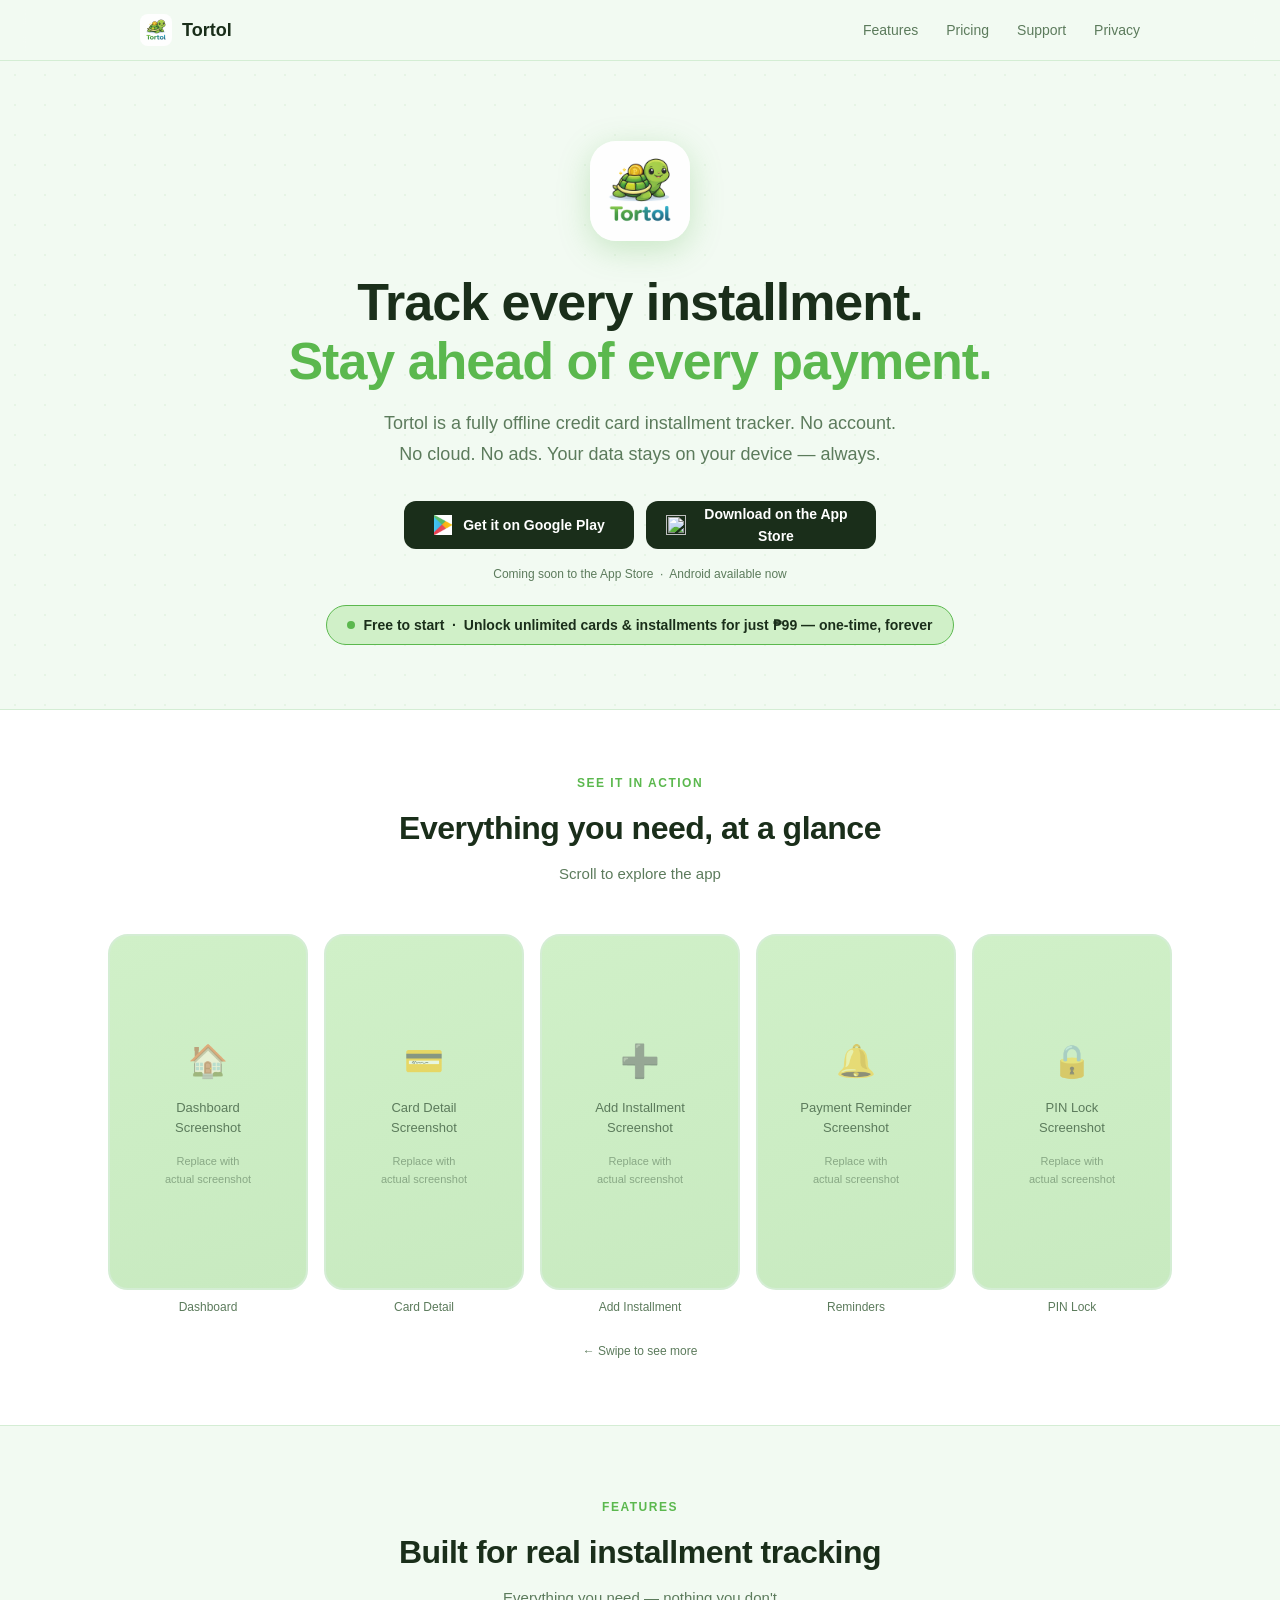
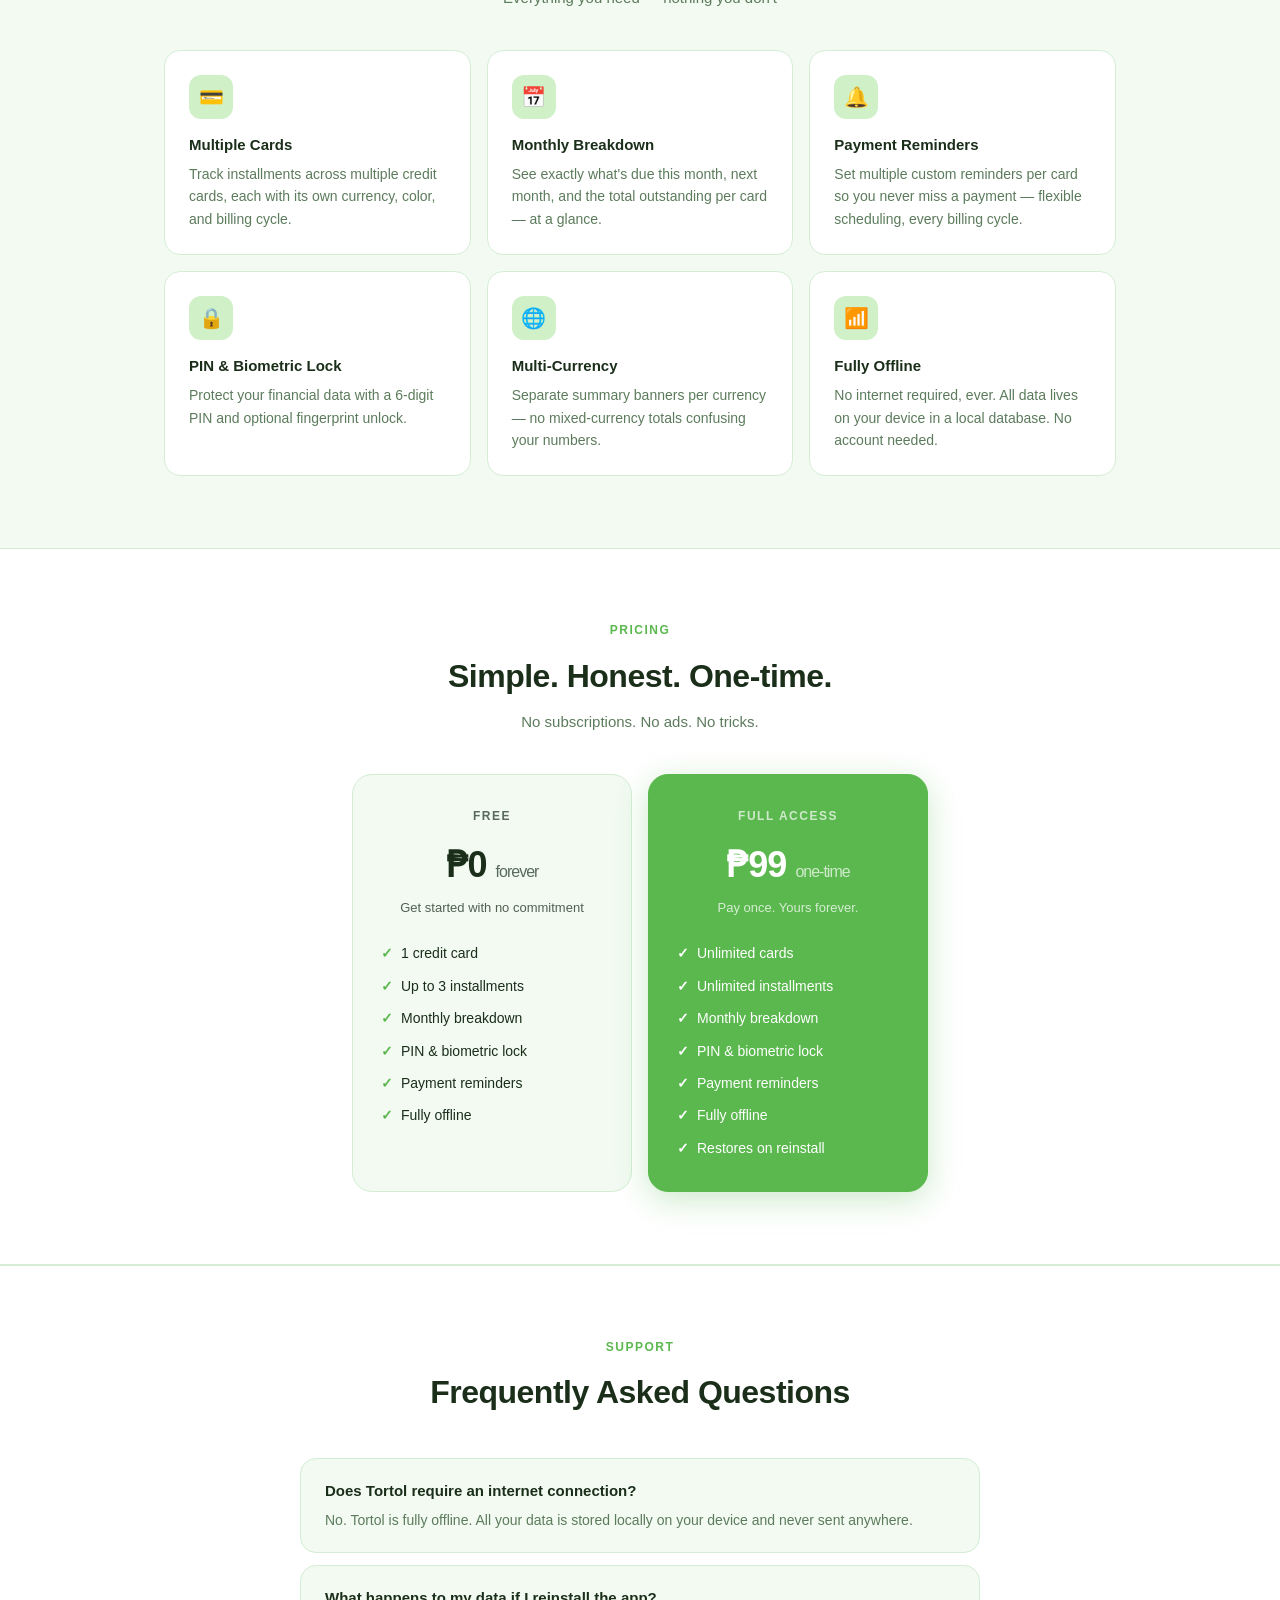
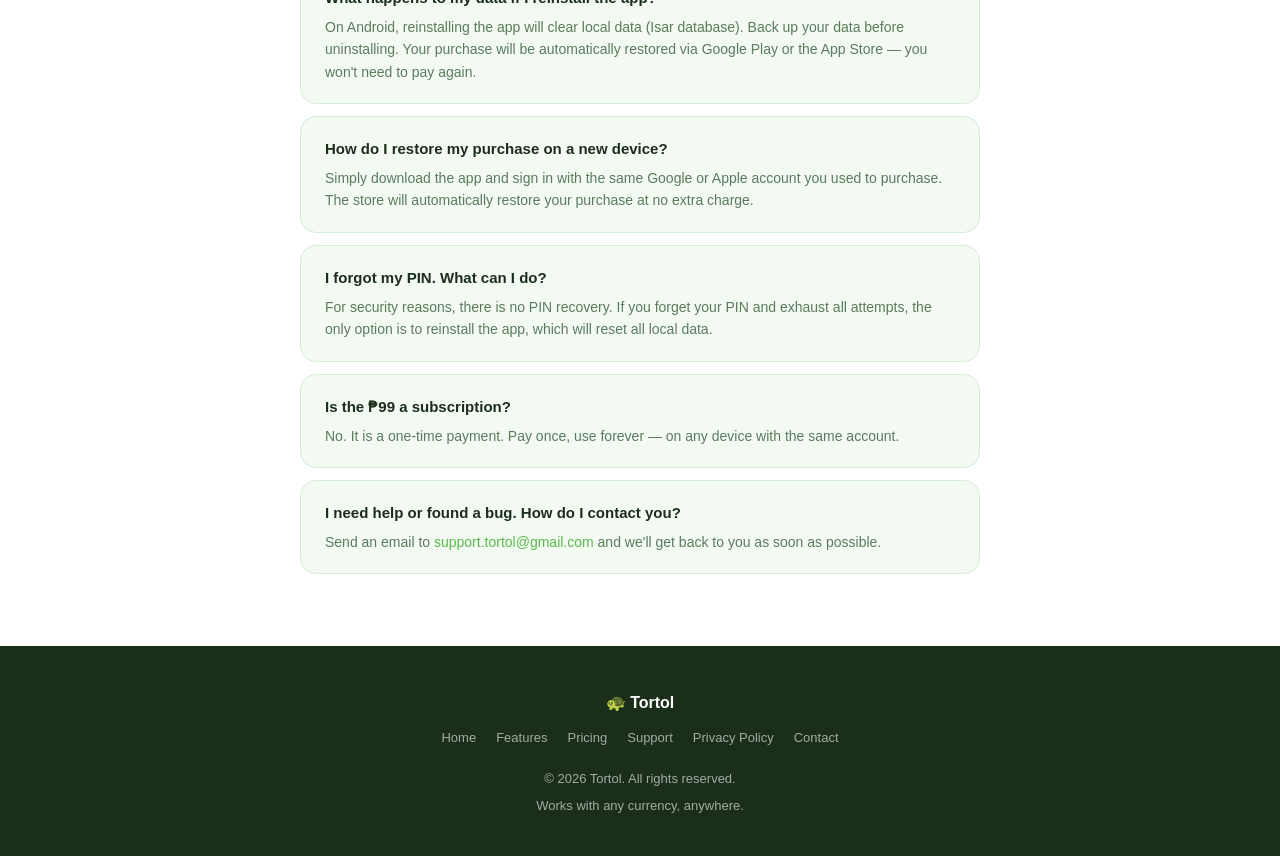
==== index.html @ 7c2bf04b "Use store logo images in badges with full text and uniform sizing" ====
<!DOCTYPE html>
<html lang="en">
<head>
  <meta charset="UTF-8" />
  <meta name="viewport" content="width=device-width, initial-scale=1.0" />
  <meta name="description" content="Tortol — A fully offline installment tracker for your credit cards. No account, no cloud, no ads." />
  <title>Tortol — Installment Tracker</title>
  <link rel="stylesheet" href="css/style.css" />
  <link rel="icon" href="images/icon.png" type="image/png" />
</head>
<body class="hex-bg">

  <!-- ── Nav ────────────────────────────────────────────────────────────── -->
  <nav>
    <div class="nav-inner">
      <a class="nav-brand" href="index.html">
        <img src="images/icon.png" alt="Tortol" onerror="this.style.display='none'" />
        Tortol
      </a>
      <ul class="nav-links">
        <li><a href="#features">Features</a></li>
        <li><a href="#pricing">Pricing</a></li>
        <li><a href="#support">Support</a></li>
        <li><a href="privacy-policy.html">Privacy</a></li>
      </ul>
    </div>
  </nav>

  <!-- ── Hero ───────────────────────────────────────────────────────────── -->
  <section class="hero">
    <img class="hero-icon" src="images/icon.png" alt="Tortol app icon"
         onerror="this.outerHTML='<div class=\'hero-icon-placeholder\'>🐢</div>'" />
    <h1>Track every installment.<br /><span>Stay ahead of every payment.</span></h1>
    <p class="lead">
      Tortol is a fully offline credit card installment tracker.
      No account. No cloud. No ads. Your data stays on your device — always.
    </p>

    <div class="badges">
      <!-- Replace href with actual Play Store URL when live -->
      <a class="badge" href="#" aria-label="Get it on Google Play">
        <img src="images/google-play-store.jpg" alt="" />
        Get it on Google Play
      </a>
      <!-- Replace href with actual App Store URL when live -->
      <a class="badge" href="#" aria-label="Download on the App Store">
        <img src="images/apple-store.png" alt="" />
        Download on the App Store
      </a>
    </div>
    <p class="badge-note">Coming soon to the App Store &nbsp;·&nbsp; Android available now</p>

    <div class="pricing-pill">
      <span class="dot"></span>
      Free to start &nbsp;·&nbsp; Unlock unlimited cards &amp; installments for just ₱99 — one-time, forever
    </div>
  </section>

  <!-- ── Screenshots ────────────────────────────────────────────────────── -->
  <section class="screenshots-section">
    <div class="section-label">See it in action</div>
    <div class="section-title">Everything you need, at a glance</div>
    <p class="section-sub">Scroll to explore the app</p>

    <div class="screenshots-grid">

      <div class="screenshot-card">
        <div class="screenshot-placeholder">
          <span class="ph-icon">🏠</span>
          Dashboard<br />Screenshot
          <small style="opacity:.6;font-size:11px;margin-top:4px">Replace with<br/>actual screenshot</small>
        </div>
        <p class="screenshot-caption">Dashboard</p>
      </div>

      <div class="screenshot-card">
        <div class="screenshot-placeholder">
          <span class="ph-icon">💳</span>
          Card Detail<br />Screenshot
          <small style="opacity:.6;font-size:11px;margin-top:4px">Replace with<br/>actual screenshot</small>
        </div>
        <p class="screenshot-caption">Card Detail</p>
      </div>

      <div class="screenshot-card">
        <div class="screenshot-placeholder">
          <span class="ph-icon">➕</span>
          Add Installment<br />Screenshot
          <small style="opacity:.6;font-size:11px;margin-top:4px">Replace with<br/>actual screenshot</small>
        </div>
        <p class="screenshot-caption">Add Installment</p>
      </div>

      <div class="screenshot-card">
        <div class="screenshot-placeholder">
          <span class="ph-icon">🔔</span>
          Payment Reminder<br />Screenshot
          <small style="opacity:.6;font-size:11px;margin-top:4px">Replace with<br/>actual screenshot</small>
        </div>
        <p class="screenshot-caption">Reminders</p>
      </div>

      <div class="screenshot-card">
        <div class="screenshot-placeholder">
          <span class="ph-icon">🔒</span>
          PIN Lock<br />Screenshot
          <small style="opacity:.6;font-size:11px;margin-top:4px">Replace with<br/>actual screenshot</small>
        </div>
        <p class="screenshot-caption">PIN Lock</p>
      </div>

    </div>
    <p style="text-align:center;font-size:12px;color:var(--subtle);margin-top:8px;">
      ← Swipe to see more
    </p>
  </section>

  <!-- ── Features ───────────────────────────────────────────────────────── -->
  <section class="features-section" id="features">
    <div class="container">
      <div class="section-label">Features</div>
      <div class="section-title">Built for real installment tracking</div>
      <p class="section-sub">Everything you need — nothing you don't</p>

      <div class="features-grid">

        <div class="feature-card">
          <div class="feature-icon">💳</div>
          <h3>Multiple Cards</h3>
          <p>Track installments across multiple credit cards, each with its own currency, color, and billing cycle.</p>
        </div>

        <div class="feature-card">
          <div class="feature-icon">📅</div>
          <h3>Monthly Breakdown</h3>
          <p>See exactly what's due this month, next month, and the total outstanding per card — at a glance.</p>
        </div>

        <div class="feature-card">
          <div class="feature-icon">🔔</div>
          <h3>Payment Reminders</h3>
          <p>Set multiple custom reminders per card so you never miss a payment — flexible scheduling, every billing cycle.</p>
        </div>

        <div class="feature-card">
          <div class="feature-icon">🔒</div>
          <h3>PIN &amp; Biometric Lock</h3>
          <p>Protect your financial data with a 6-digit PIN and optional fingerprint unlock.</p>
        </div>

        <div class="feature-card">
          <div class="feature-icon">🌐</div>
          <h3>Multi-Currency</h3>
          <p>Separate summary banners per currency — no mixed-currency totals confusing your numbers.</p>
        </div>

        <div class="feature-card">
          <div class="feature-icon">📶</div>
          <h3>Fully Offline</h3>
          <p>No internet required, ever. All data lives on your device in a local database. No account needed.</p>
        </div>

      </div>
    </div>
  </section>

  <!-- ── Pricing ─────────────────────────────────────────────────────────── -->
  <section class="pricing-section" id="pricing">
    <div class="container">
      <div class="section-label">Pricing</div>
      <div class="section-title">Simple. Honest. One-time.</div>
      <p class="section-sub">No subscriptions. No ads. No tricks.</p>

      <div class="pricing-cards">

        <div class="pricing-card">
          <p class="plan-name">Free</p>
          <p class="plan-price">₱0 <span>forever</span></p>
          <p class="plan-desc">Get started with no commitment</p>
          <ul>
            <li>1 credit card</li>
            <li>Up to 3 installments</li>
            <li>Monthly breakdown</li>
            <li>PIN &amp; biometric lock</li>
            <li>Payment reminders</li>
            <li>Fully offline</li>
          </ul>
        </div>

        <div class="pricing-card highlighted">
          <p class="plan-name">Full Access</p>
          <p class="plan-price">₱99 <span>one-time</span></p>
          <p class="plan-desc">Pay once. Yours forever.</p>
          <ul>
            <li>Unlimited cards</li>
            <li>Unlimited installments</li>
            <li>Monthly breakdown</li>
            <li>PIN &amp; biometric lock</li>
            <li>Payment reminders</li>
            <li>Fully offline</li>
            <li>Restores on reinstall</li>
          </ul>
        </div>

      </div>
    </div>
  </section>

  <!-- ── Support / FAQ ───────────────────────────────────────────────────── -->
  <section class="support-section" id="support">
    <div class="container">
      <div class="section-label">Support</div>
      <div class="section-title">Frequently Asked Questions</div>

      <div class="faq-list">

        <div class="faq-item">
          <h4>Does Tortol require an internet connection?</h4>
          <p>No. Tortol is fully offline. All your data is stored locally on your device and never sent anywhere.</p>
        </div>

        <div class="faq-item">
          <h4>What happens to my data if I reinstall the app?</h4>
          <p>On Android, reinstalling the app will clear local data (Isar database). Back up your data before uninstalling. Your purchase will be automatically restored via Google Play or the App Store — you won't need to pay again.</p>
        </div>

        <div class="faq-item">
          <h4>How do I restore my purchase on a new device?</h4>
          <p>Simply download the app and sign in with the same Google or Apple account you used to purchase. The store will automatically restore your purchase at no extra charge.</p>
        </div>

        <div class="faq-item">
          <h4>I forgot my PIN. What can I do?</h4>
          <p>For security reasons, there is no PIN recovery. If you forget your PIN and exhaust all attempts, the only option is to reinstall the app, which will reset all local data.</p>
        </div>

        <div class="faq-item">
          <h4>Is the ₱99 a subscription?</h4>
          <p>No. It is a one-time payment. Pay once, use forever — on any device with the same account.</p>
        </div>

        <div class="faq-item">
          <h4>I need help or found a bug. How do I contact you?</h4>
          <p>Send an email to <a href="mailto:support.tortol@gmail.com">support.tortol@gmail.com</a> and we'll get back to you as soon as possible.</p>
        </div>

      </div>
    </div>
  </section>

  <!-- ── Footer ──────────────────────────────────────────────────────────── -->
  <footer>
    <p class="footer-brand">🐢 Tortol</p>
    <div class="footer-links">
      <a href="index.html">Home</a>
      <a href="#features">Features</a>
      <a href="#pricing">Pricing</a>
      <a href="#support">Support</a>
      <a href="privacy-policy.html">Privacy Policy</a>
      <a href="mailto:support.tortol@gmail.com">Contact</a>
    </div>
    <p>© 2026 Tortol. All rights reserved.</p>
    <p style="margin-top:6px;">Works with any currency, anywhere.</p>
  </footer>

</body>
</html>
---- css/style.css ----
/* ── Reset & Base ─────────────────────────────────────────────────────────── */
*, *::before, *::after { box-sizing: border-box; margin: 0; padding: 0; }

:root {
  --green:      #5BB84E;
  --green-dark: #3E8C35;
  --teal:       #29B5D2;
  --gold:       #F5B840;
  --bg:         #F2FAF2;
  --surface:    #ffffff;
  --text:       #1A2E1A;
  --subtle:     #5C7B5C;
  --divider:    #D4EDD4;
  --banner:     #D0F0C8;
  --radius:     16px;
  --shadow:     0 4px 24px rgba(26,46,26,.08);
}

html { scroll-behavior: smooth; }

body {
  font-family: -apple-system, BlinkMacSystemFont, 'Segoe UI', Roboto, sans-serif;
  background: var(--bg);
  color: var(--text);
  line-height: 1.6;
  overflow-x: hidden;
}

a { color: var(--green); text-decoration: none; }
a:hover { text-decoration: underline; }

/* ── Hex dot background ───────────────────────────────────────────────────── */
.hex-bg::before {
  content: '';
  position: fixed;
  inset: 0;
  background-image: radial-gradient(circle, #5BB84E14 1.5px, transparent 1.5px);
  background-size: 30px 30px;
  pointer-events: none;
  z-index: 0;
}

/* ── Nav ──────────────────────────────────────────────────────────────────── */
nav {
  position: sticky;
  top: 0;
  z-index: 100;
  background: rgba(242,250,242,.92);
  backdrop-filter: blur(12px);
  border-bottom: 1px solid var(--divider);
  padding: 0 24px;
}

.nav-inner {
  max-width: 1000px;
  margin: 0 auto;
  display: flex;
  align-items: center;
  justify-content: space-between;
  height: 60px;
}

.nav-brand {
  display: flex;
  align-items: center;
  gap: 10px;
  font-weight: 800;
  font-size: 18px;
  color: var(--text);
  text-decoration: none;
}

.nav-brand img {
  width: 32px;
  height: 32px;
  border-radius: 8px;
  object-fit: cover;
}

.nav-links {
  display: flex;
  gap: 28px;
  list-style: none;
}

.nav-links a {
  font-size: 14px;
  font-weight: 500;
  color: var(--subtle);
  text-decoration: none;
  transition: color .2s;
}

.nav-links a:hover { color: var(--green); }

/* ── Sections ─────────────────────────────────────────────────────────────── */
section { position: relative; z-index: 1; }

.container {
  max-width: 1000px;
  margin: 0 auto;
  padding: 0 24px;
}

/* ── Hero ─────────────────────────────────────────────────────────────────── */
.hero {
  padding: 80px 24px 64px;
  text-align: center;
}

.hero-icon {
  width: 100px;
  height: 100px;
  border-radius: 26px;
  object-fit: cover;
  box-shadow: 0 8px 32px rgba(91,184,78,.28);
  margin-bottom: 24px;
}

.hero-icon-placeholder {
  width: 100px;
  height: 100px;
  border-radius: 26px;
  background: var(--green);
  display: inline-flex;
  align-items: center;
  justify-content: center;
  font-size: 48px;
  margin-bottom: 24px;
  box-shadow: 0 8px 32px rgba(91,184,78,.28);
}

.hero h1 {
  font-size: clamp(32px, 6vw, 52px);
  font-weight: 800;
  color: var(--text);
  letter-spacing: -1px;
  line-height: 1.15;
  margin-bottom: 16px;
}

.hero h1 span { color: var(--green); }

.hero p.lead {
  font-size: clamp(15px, 2vw, 18px);
  color: var(--subtle);
  max-width: 520px;
  margin: 0 auto 32px;
  line-height: 1.7;
}

/* ── Download badges ──────────────────────────────────────────────────────── */
.badges {
  display: flex;
  gap: 12px;
  justify-content: center;
  flex-wrap: wrap;
  margin-bottom: 16px;
}

.badge {
  display: inline-flex;
  align-items: center;
  justify-content: center;
  gap: 10px;
  background: var(--text);
  color: #fff;
  padding: 10px 20px;
  border-radius: 12px;
  font-size: 14px;
  font-weight: 600;
  text-decoration: none;
  transition: opacity .2s, transform .15s;
  width: 230px;
  height: 48px;
  box-sizing: border-box;
}

.badge:hover { opacity: .85; transform: translateY(-1px); text-decoration: none; }
.badge svg, .badge img { flex-shrink: 0; width: 20px; height: 20px; object-fit: contain; }

.badge-img { display: inline-block; transition: opacity .2s, transform .15s; }
.badge-img:hover { opacity: .85; transform: translateY(-1px); }
.badge-img img { height: 48px; width: auto; display: block; border-radius: 8px; }

.badge-note {
  font-size: 12px;
  color: var(--subtle);
  margin-top: 4px;
}

/* ── Pricing pill ─────────────────────────────────────────────────────────── */
.pricing-pill {
  display: inline-flex;
  align-items: center;
  gap: 8px;
  background: var(--banner);
  border: 1.5px solid var(--green);
  border-radius: 999px;
  padding: 8px 20px;
  font-size: 14px;
  font-weight: 600;
  color: var(--text);
  margin-top: 20px;
}

.pricing-pill .dot {
  width: 8px; height: 8px;
  border-radius: 50%;
  background: var(--green);
  flex-shrink: 0;
}

/* ── Screenshots ──────────────────────────────────────────────────────────── */
.screenshots-section {
  padding: 64px 0;
  background: var(--surface);
  border-top: 1px solid var(--divider);
  border-bottom: 1px solid var(--divider);
  text-align: center;
  overflow: hidden;
}

.section-label {
  text-align: center;
  font-size: 12px;
  font-weight: 700;
  letter-spacing: 1.5px;
  text-transform: uppercase;
  color: var(--green);
  margin-bottom: 10px;
}

.section-title {
  text-align: center;
  font-size: clamp(22px, 4vw, 32px);
  font-weight: 800;
  color: var(--text);
  margin-bottom: 8px;
  letter-spacing: -.5px;
}

.section-sub {
  text-align: center;
  font-size: 15px;
  color: var(--subtle);
  margin-bottom: 40px;
}

.screenshots-grid {
  display: inline-flex;
  gap: 16px;
  overflow-x: auto;
  max-width: 100%;
  padding: 8px 24px 16px;
  scroll-snap-type: x mandatory;
  -webkit-overflow-scrolling: touch;
  scrollbar-width: none;
}

.screenshots-grid::-webkit-scrollbar { display: none; }

.screenshot-card {
  flex: 0 0 200px;
  scroll-snap-align: start;
}

.screenshot-placeholder {
  width: 200px;
  height: 356px;
  border-radius: 20px;
  background: linear-gradient(160deg, var(--banner) 0%, #c8eac0 100%);
  border: 2px solid var(--divider);
  display: flex;
  flex-direction: column;
  align-items: center;
  justify-content: center;
  gap: 10px;
  color: var(--subtle);
  font-size: 13px;
  font-weight: 500;
  text-align: center;
  padding: 16px;
}

.screenshot-placeholder .ph-icon {
  font-size: 32px;
  opacity: .5;
}

.screenshot-card img {
  width: 200px;
  height: 356px;
  border-radius: 20px;
  object-fit: cover;
  border: 2px solid var(--divider);
  display: block;
}

.screenshot-caption {
  text-align: center;
  font-size: 12px;
  color: var(--subtle);
  margin-top: 8px;
}

/* ── Features ─────────────────────────────────────────────────────────────── */
.features-section { padding: 72px 0; }

.features-grid {
  display: grid;
  grid-template-columns: repeat(auto-fit, minmax(280px, 1fr));
  gap: 16px;
  margin-top: 40px;
}

.feature-card {
  background: var(--surface);
  border: 1.5px solid var(--divider);
  border-radius: var(--radius);
  padding: 24px;
  transition: box-shadow .2s, border-color .2s;
}

.feature-card:hover {
  box-shadow: var(--shadow);
  border-color: var(--green);
}

.feature-icon {
  width: 44px;
  height: 44px;
  border-radius: 12px;
  background: var(--banner);
  display: flex;
  align-items: center;
  justify-content: center;
  font-size: 20px;
  margin-bottom: 14px;
}

.feature-card h3 {
  font-size: 15px;
  font-weight: 700;
  color: var(--text);
  margin-bottom: 6px;
}

.feature-card p {
  font-size: 14px;
  color: var(--subtle);
  line-height: 1.6;
}

/* ── Pricing section ──────────────────────────────────────────────────────── */
.pricing-section {
  padding: 72px 0;
  background: var(--surface);
  border-top: 1px solid var(--divider);
  border-bottom: 1px solid var(--divider);
}

.pricing-cards {
  display: flex;
  gap: 16px;
  justify-content: center;
  flex-wrap: wrap;
  margin-top: 40px;
}

.pricing-card {
  background: var(--bg);
  border: 1.5px solid var(--divider);
  border-radius: 20px;
  padding: 32px 28px;
  width: 280px;
  text-align: center;
}

.pricing-card.highlighted {
  background: var(--green);
  border-color: var(--green);
  color: #fff;
  box-shadow: 0 8px 32px rgba(91,184,78,.3);
}

.pricing-card .plan-name {
  font-size: 12px;
  font-weight: 700;
  letter-spacing: 1.5px;
  text-transform: uppercase;
  opacity: .7;
  margin-bottom: 10px;
}

.pricing-card .plan-price {
  font-size: 36px;
  font-weight: 800;
  letter-spacing: -1px;
  margin-bottom: 4px;
}

.pricing-card .plan-price span {
  font-size: 16px;
  font-weight: 500;
  opacity: .7;
}

.pricing-card .plan-desc {
  font-size: 13px;
  opacity: .75;
  margin-bottom: 24px;
}

.pricing-card ul {
  list-style: none;
  text-align: left;
  display: flex;
  flex-direction: column;
  gap: 10px;
}

.pricing-card ul li {
  font-size: 14px;
  display: flex;
  gap: 8px;
  align-items: flex-start;
}

.pricing-card ul li::before {
  content: '✓';
  color: var(--green);
  font-weight: 700;
  flex-shrink: 0;
}

.pricing-card.highlighted ul li::before { color: #fff; }

/* ── Privacy section ──────────────────────────────────────────────────────── */
.privacy-section { padding: 72px 0; }

.privacy-card {
  background: var(--surface);
  border: 1.5px solid var(--divider);
  border-radius: 20px;
  padding: 40px;
  max-width: 720px;
  margin: 40px auto 0;
}

.privacy-card h3 {
  font-size: 17px;
  font-weight: 700;
  color: var(--text);
  margin: 24px 0 8px;
  padding-bottom: 8px;
  border-bottom: 1.5px solid var(--divider);
}

.privacy-card h3:first-child { margin-top: 0; }

.privacy-card p {
  font-size: 14px;
  color: var(--subtle);
  line-height: 1.7;
  margin-bottom: 10px;
}

.privacy-card ul {
  margin: 8px 0 12px 18px;
}

.privacy-card ul li {
  font-size: 14px;
  color: var(--subtle);
  line-height: 1.7;
  margin-bottom: 4px;
}

.privacy-note {
  display: flex;
  gap: 12px;
  background: var(--banner);
  border-radius: 12px;
  padding: 16px 20px;
  margin-bottom: 28px;
  align-items: flex-start;
}

.privacy-note .pn-icon { font-size: 20px; flex-shrink: 0; margin-top: 2px; }
.privacy-note p { margin: 0; color: var(--text); font-size: 14px; font-weight: 500; }

/* ── Support section ──────────────────────────────────────────────────────── */
.support-section {
  padding: 72px 0;
  background: var(--surface);
  border-top: 1px solid var(--divider);
}

.faq-list {
  max-width: 680px;
  margin: 40px auto 0;
  display: flex;
  flex-direction: column;
  gap: 12px;
}

.faq-item {
  background: var(--bg);
  border: 1.5px solid var(--divider);
  border-radius: var(--radius);
  padding: 20px 24px;
}

.faq-item h4 {
  font-size: 15px;
  font-weight: 700;
  color: var(--text);
  margin-bottom: 6px;
}

.faq-item p {
  font-size: 14px;
  color: var(--subtle);
  line-height: 1.6;
}

/* ── Footer ───────────────────────────────────────────────────────────────── */
footer {
  background: var(--text);
  color: rgba(255,255,255,.6);
  padding: 40px 24px;
  text-align: center;
  font-size: 13px;
}

footer .footer-brand {
  font-size: 16px;
  font-weight: 700;
  color: #fff;
  margin-bottom: 12px;
}

footer .footer-links {
  display: flex;
  gap: 20px;
  justify-content: center;
  flex-wrap: wrap;
  margin-bottom: 20px;
}

footer .footer-links a {
  color: rgba(255,255,255,.6);
  text-decoration: none;
  font-size: 13px;
}

footer .footer-links a:hover { color: #fff; text-decoration: none; }

footer p { margin-top: 4px; }

/* ── Responsive ───────────────────────────────────────────────────────────── */
@media (max-width: 600px) {
  .nav-links { display: none; }
  .hero { padding: 48px 24px 40px; }
  .privacy-card { padding: 24px 20px; }
  .pricing-card { width: 100%; max-width: 320px; }
}
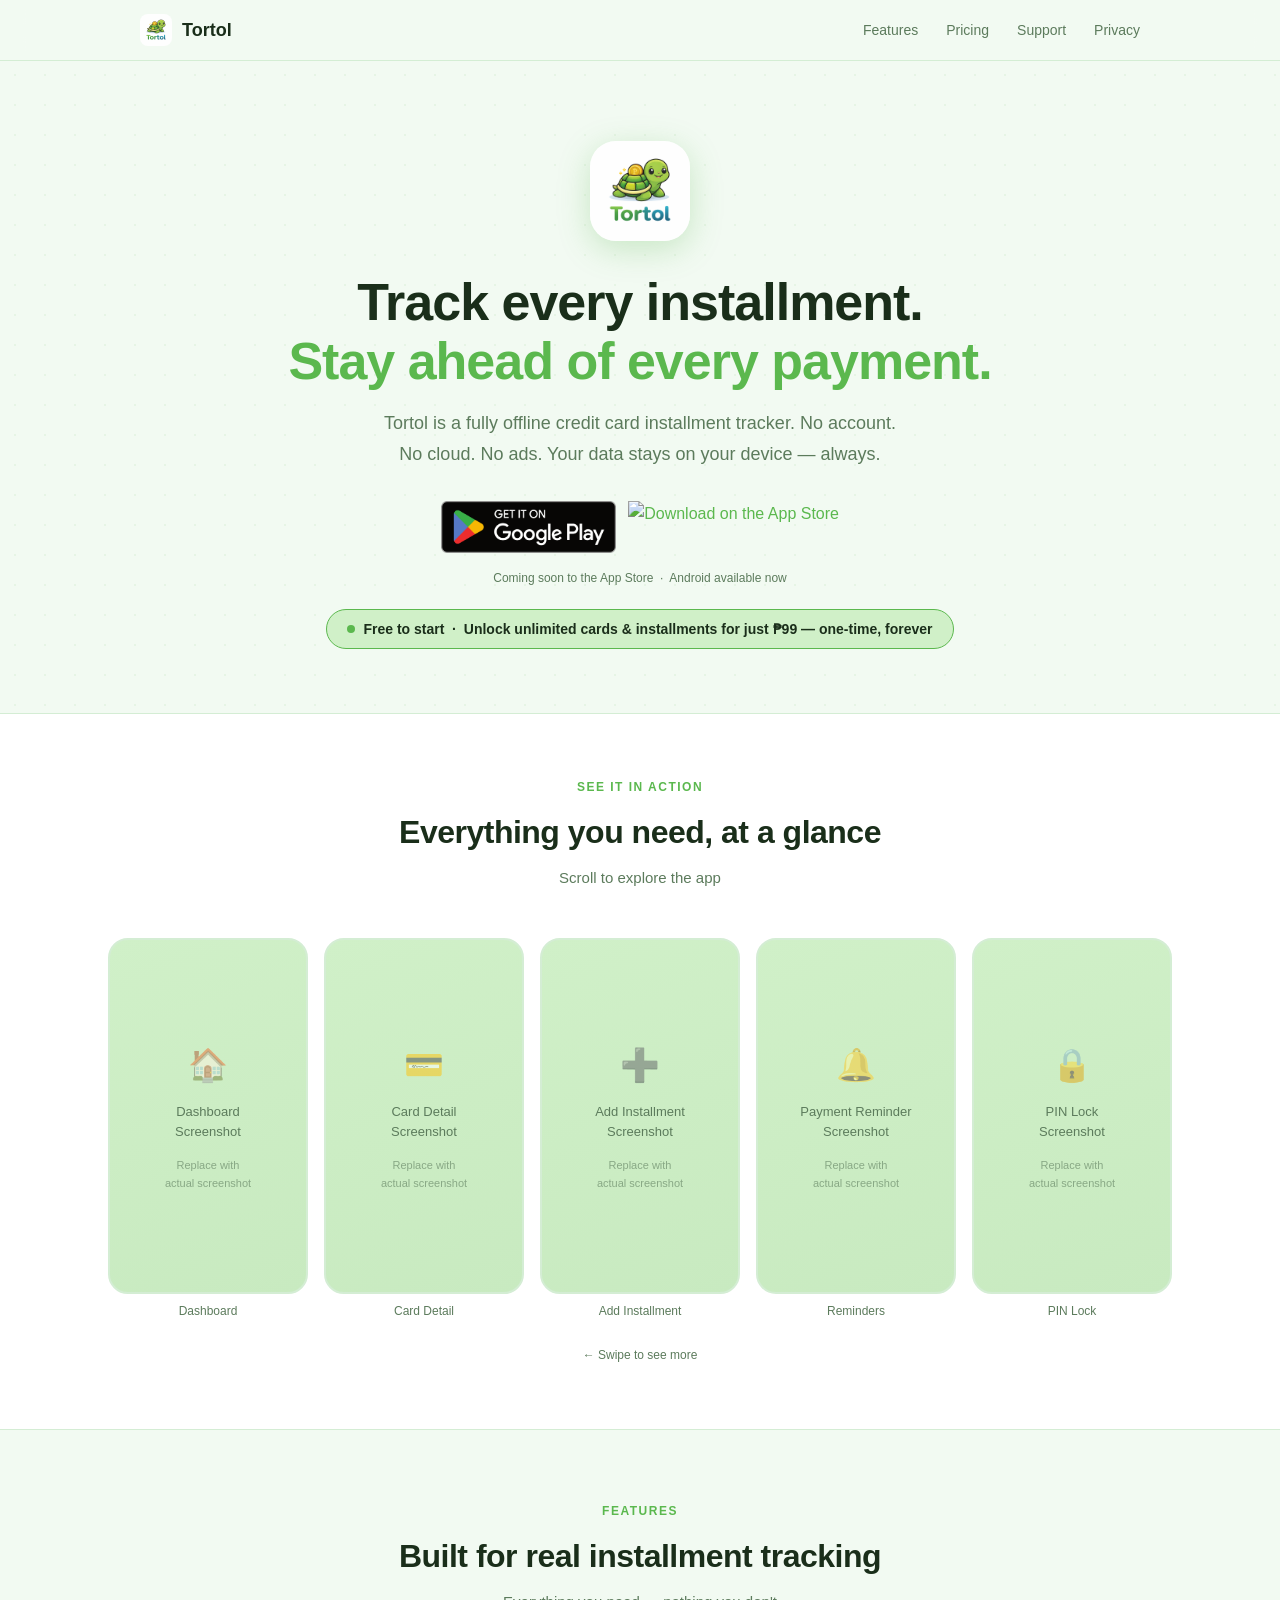
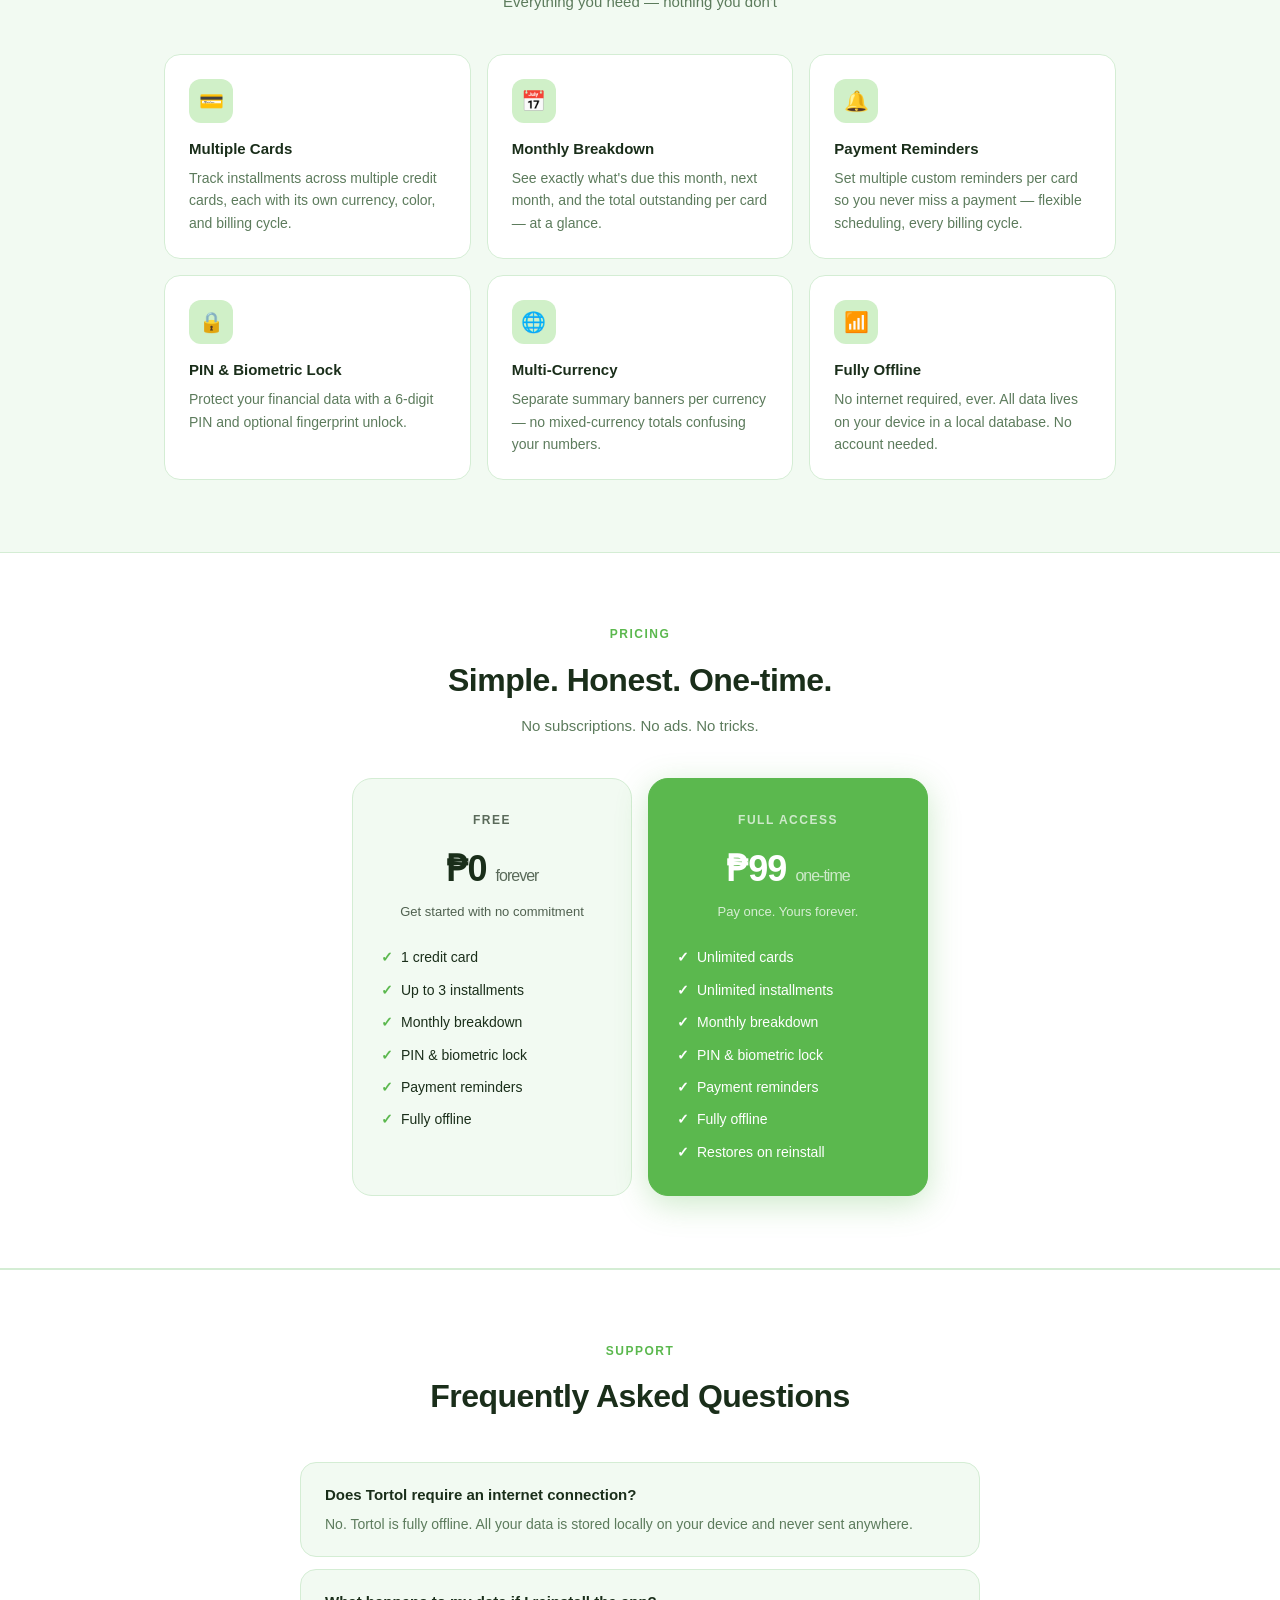
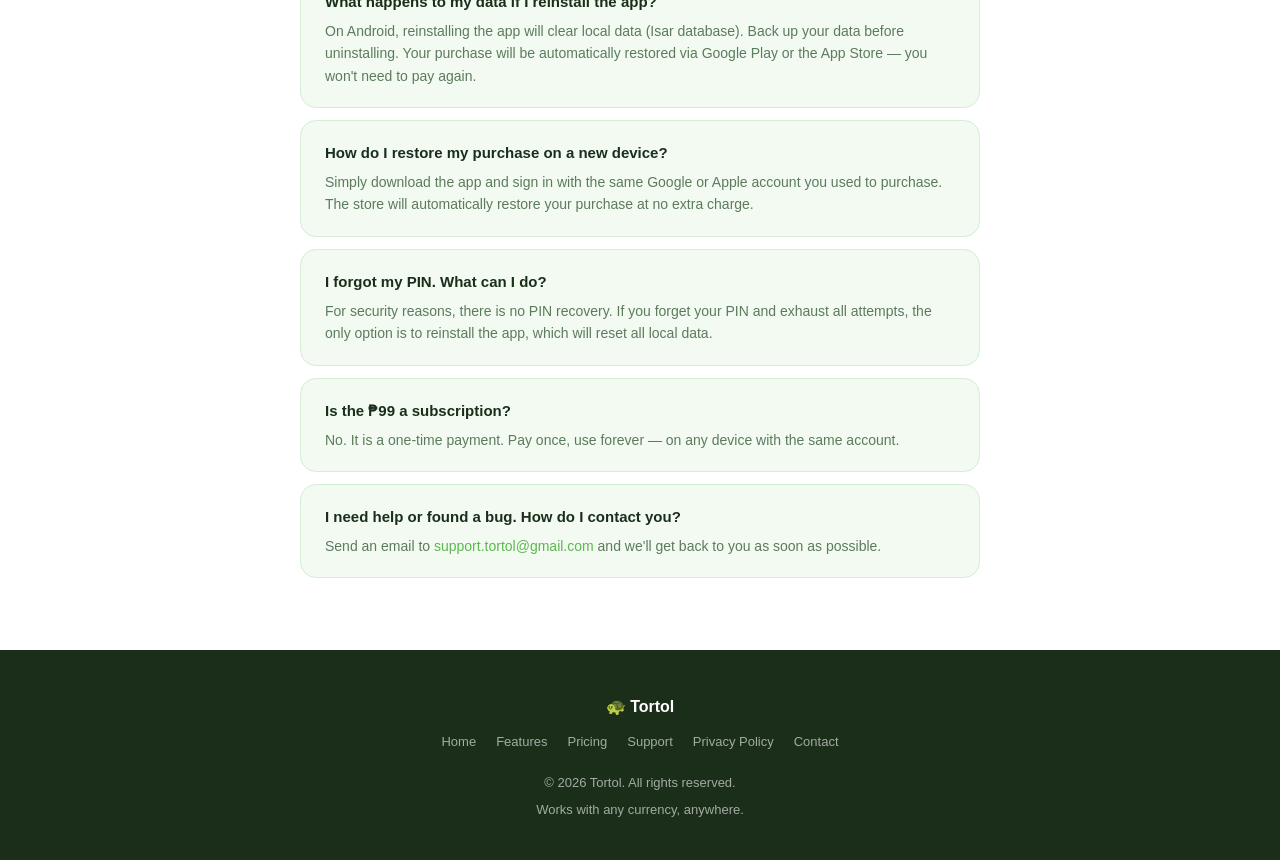
==== commit b87cc219: "Use store badge images only, no text labels" ====
--- a/index.html
+++ b/index.html
@@ -38,14 +38,12 @@
 
     <div class="badges">
       <!-- Replace href with actual Play Store URL when live -->
-      <a class="badge" href="#" aria-label="Get it on Google Play">
-        <img src="images/google-play-store.jpg" alt="" />
-        Get it on Google Play
+      <a class="badge-img" href="#" aria-label="Get it on Google Play">
+        <img src="images/google-play-store.png" alt="Get it on Google Play" />
       </a>
       <!-- Replace href with actual App Store URL when live -->
-      <a class="badge" href="#" aria-label="Download on the App Store">
-        <img src="images/apple-store.png" alt="" />
-        Download on the App Store
+      <a class="badge-img" href="#" aria-label="Download on the App Store">
+        <img src="images/apple-store.png" alt="Download on the App Store" />
       </a>
     </div>
     <p class="badge-note">Coming soon to the App Store &nbsp;·&nbsp; Android available now</p>
--- a/css/style.css
+++ b/css/style.css
@@ -181,7 +181,7 @@
 
 .badge-img { display: inline-block; transition: opacity .2s, transform .15s; }
 .badge-img:hover { opacity: .85; transform: translateY(-1px); }
-.badge-img img { height: 48px; width: auto; display: block; border-radius: 8px; }
+.badge-img img { height: 52px; width: auto; display: block; }
 
 .badge-note {
   font-size: 12px;
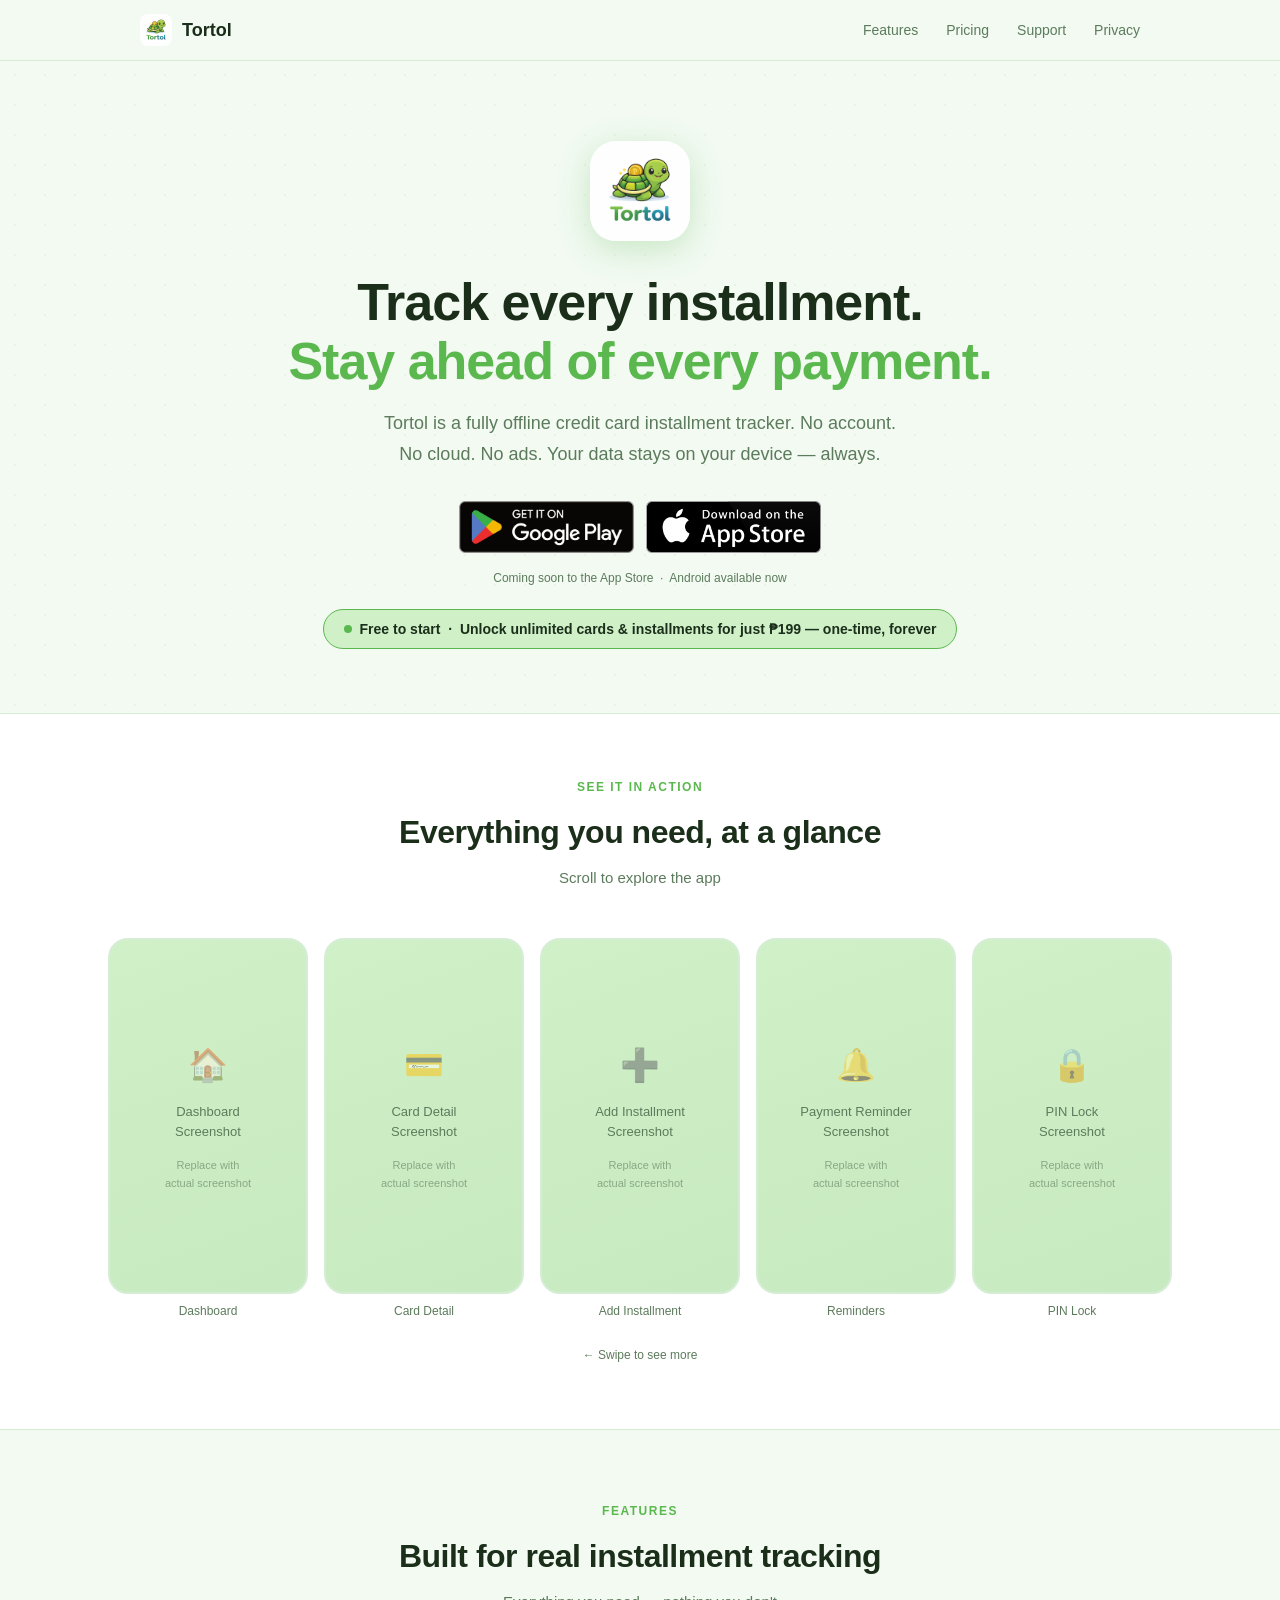
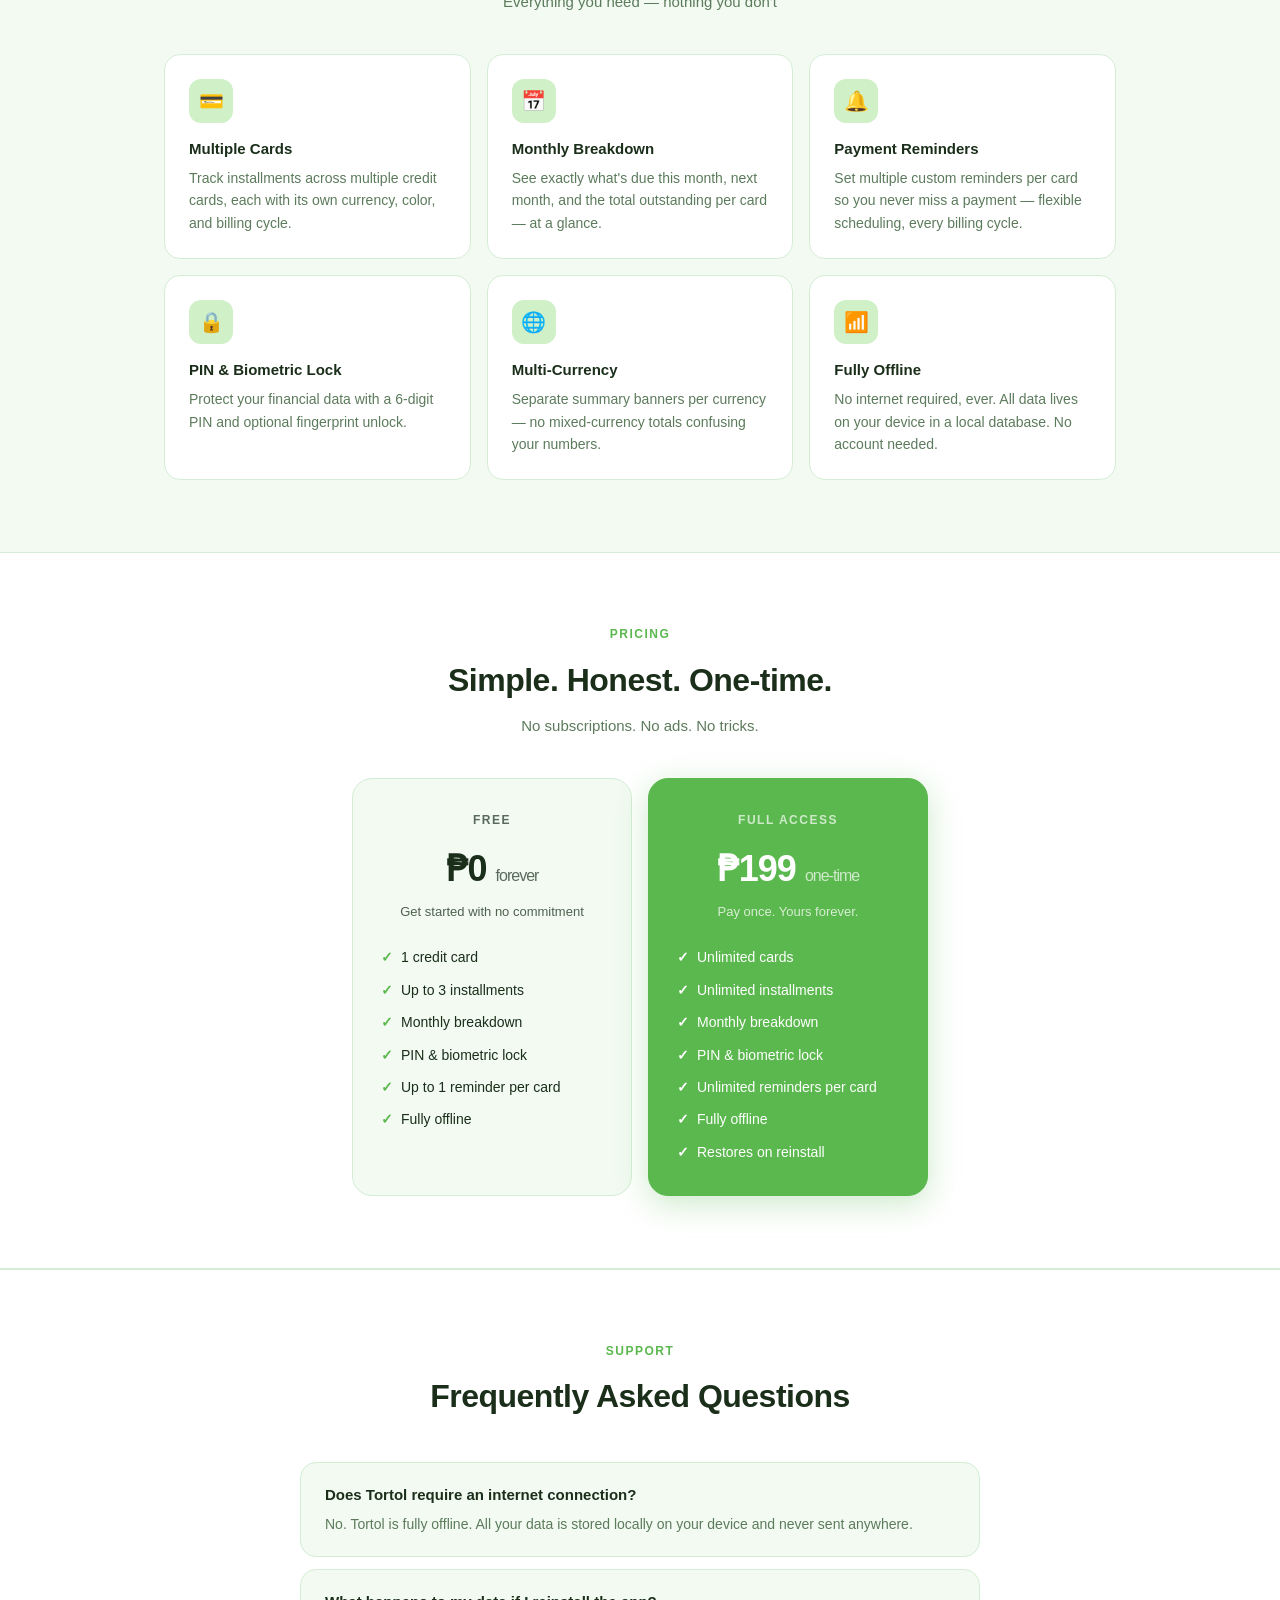
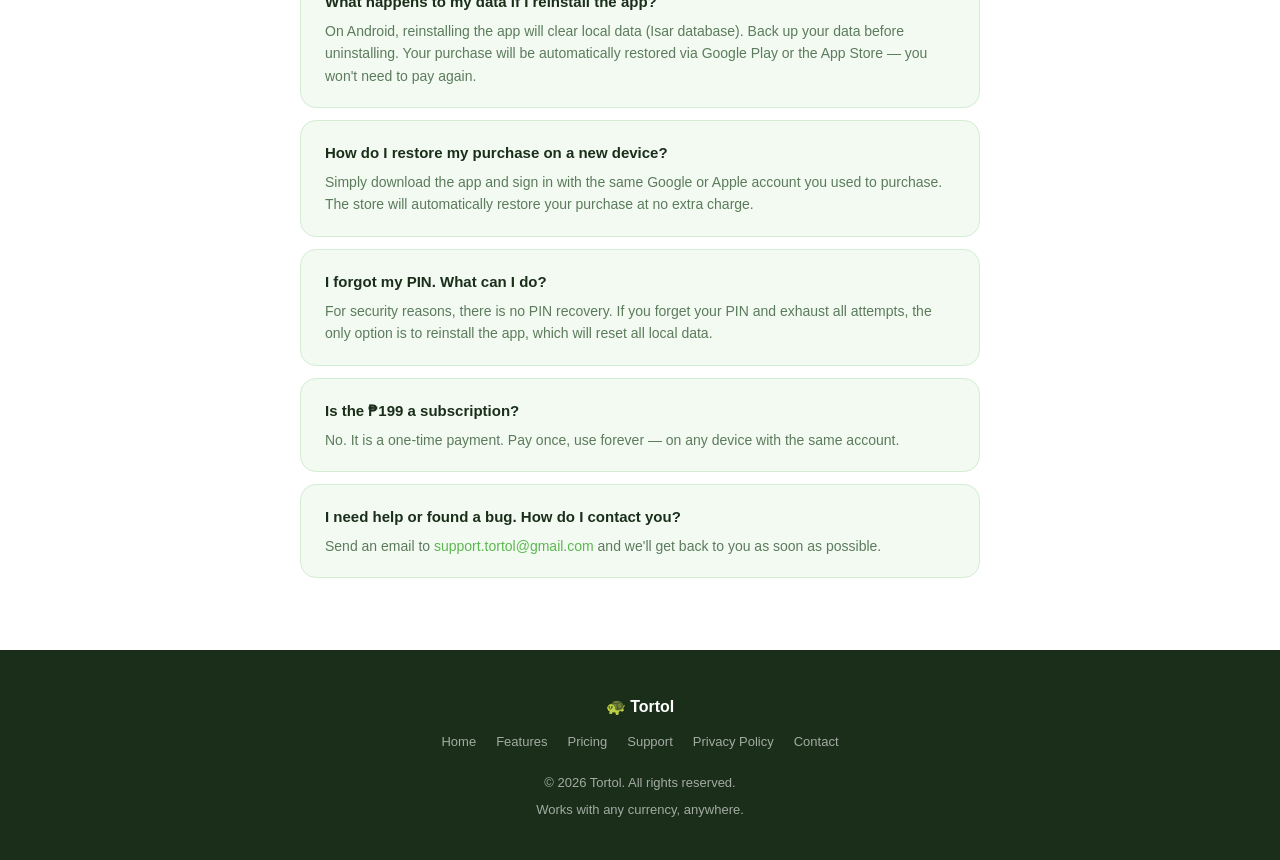
==== commit 9a24d7fa: "Update pricing to 199 pesos and add reminder limits per plan" ====
--- a/index.html
+++ b/index.html
@@ -50,7 +50,7 @@
 
     <div class="pricing-pill">
       <span class="dot"></span>
-      Free to start &nbsp;·&nbsp; Unlock unlimited cards &amp; installments for just ₱99 — one-time, forever
+      Free to start &nbsp;·&nbsp; Unlock unlimited cards &amp; installments for just ₱199 — one-time, forever
     </div>
   </section>
 
@@ -180,21 +180,21 @@
             <li>Up to 3 installments</li>
             <li>Monthly breakdown</li>
             <li>PIN &amp; biometric lock</li>
-            <li>Payment reminders</li>
+            <li>Up to 1 reminder per card</li>
             <li>Fully offline</li>
           </ul>
         </div>
 
         <div class="pricing-card highlighted">
           <p class="plan-name">Full Access</p>
-          <p class="plan-price">₱99 <span>one-time</span></p>
+          <p class="plan-price">₱199 <span>one-time</span></p>
           <p class="plan-desc">Pay once. Yours forever.</p>
           <ul>
             <li>Unlimited cards</li>
             <li>Unlimited installments</li>
             <li>Monthly breakdown</li>
             <li>PIN &amp; biometric lock</li>
-            <li>Payment reminders</li>
+            <li>Unlimited reminders per card</li>
             <li>Fully offline</li>
             <li>Restores on reinstall</li>
           </ul>
@@ -233,7 +233,7 @@
         </div>
 
         <div class="faq-item">
-          <h4>Is the ₱99 a subscription?</h4>
+          <h4>Is the ₱199 a subscription?</h4>
           <p>No. It is a one-time payment. Pay once, use forever — on any device with the same account.</p>
         </div>
 
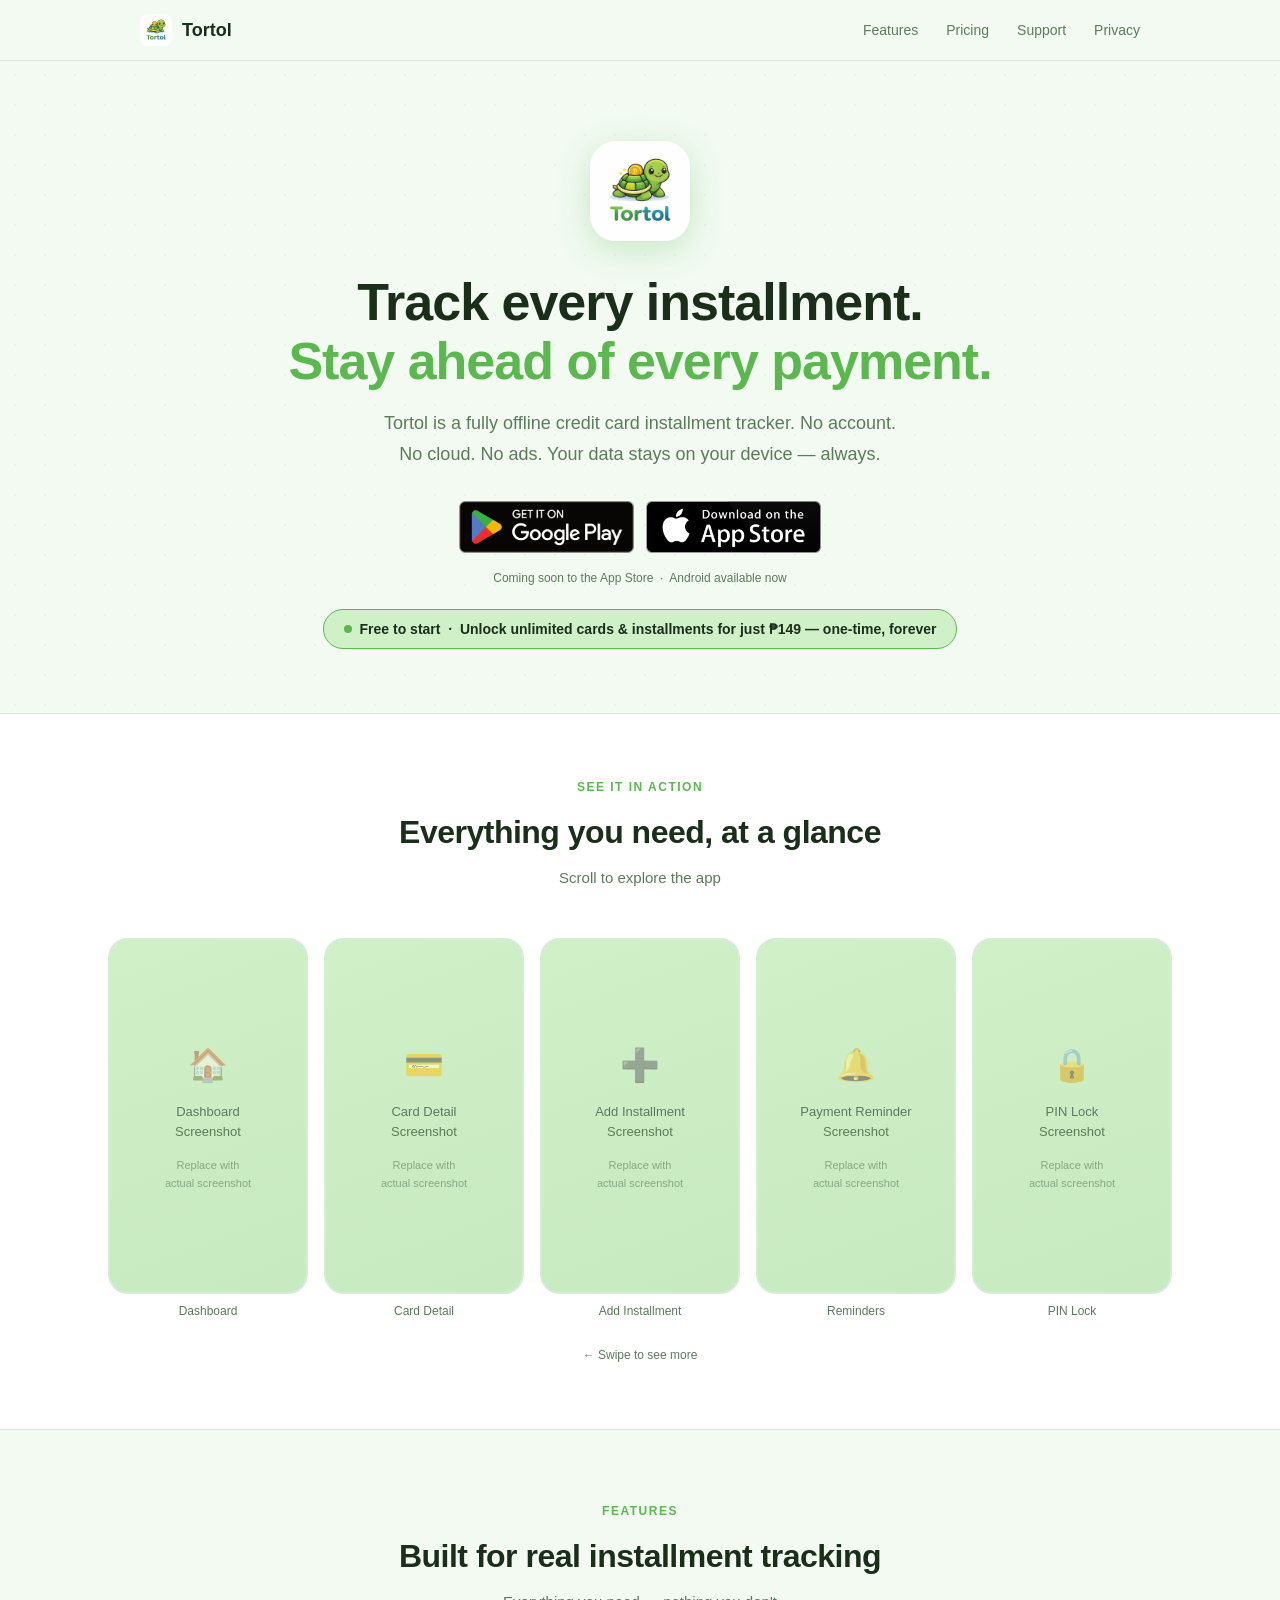
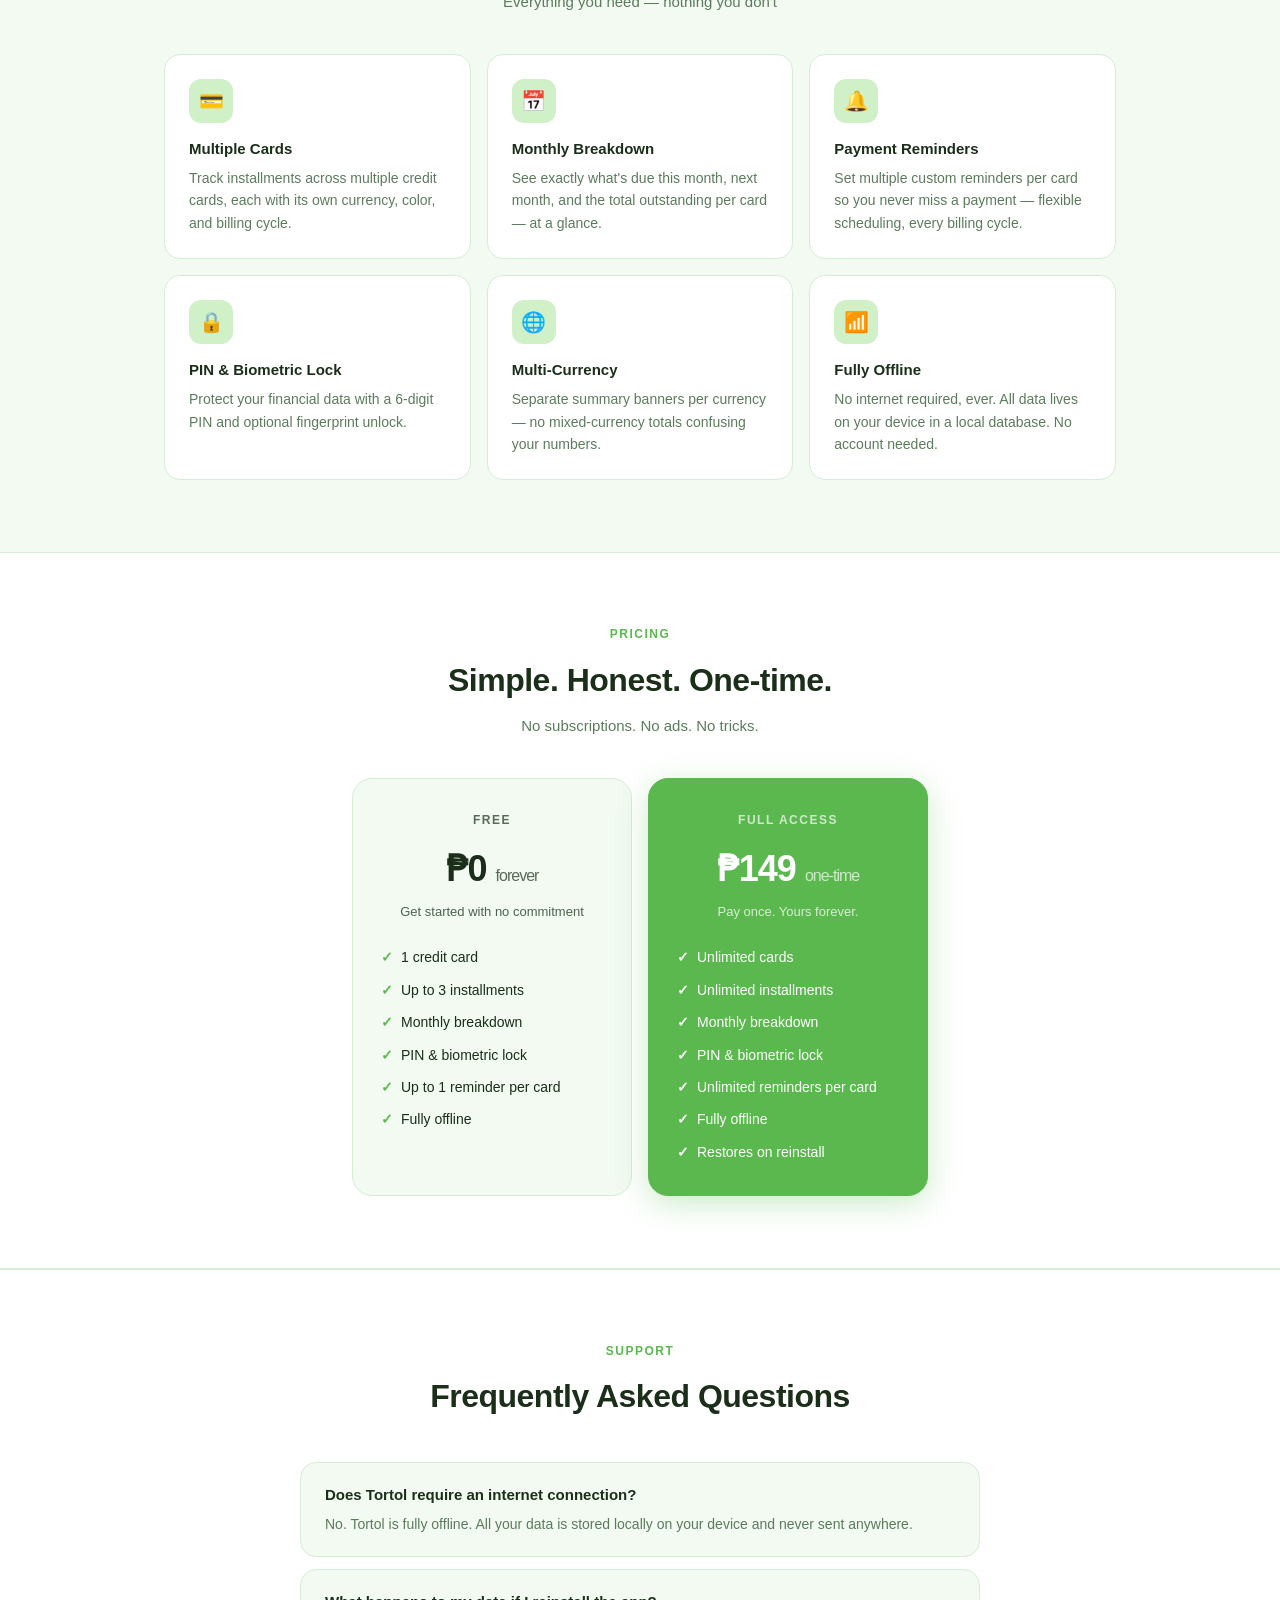
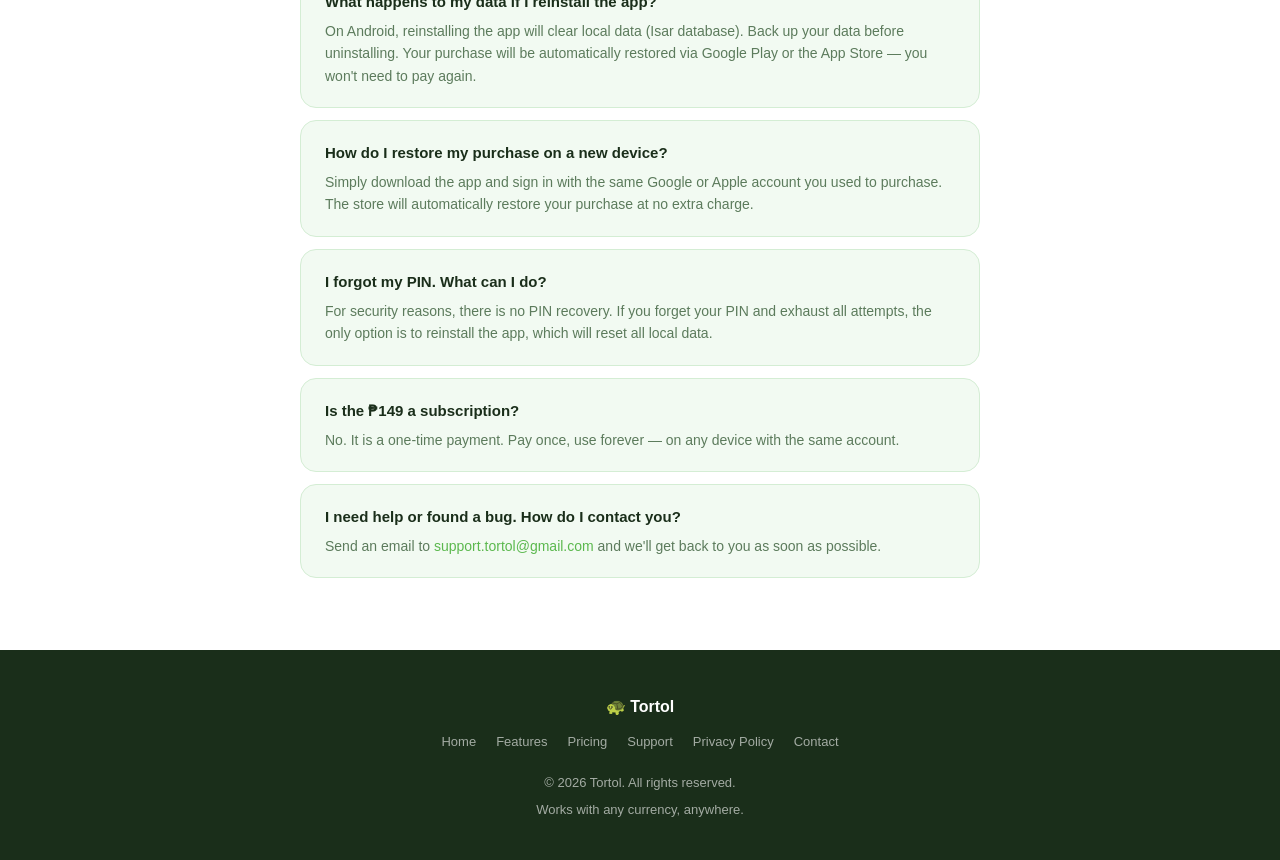
==== commit 35b2b435: "Update price to 149 pesos" ====
--- a/index.html
+++ b/index.html
@@ -50,7 +50,7 @@
 
     <div class="pricing-pill">
       <span class="dot"></span>
-      Free to start &nbsp;·&nbsp; Unlock unlimited cards &amp; installments for just ₱199 — one-time, forever
+      Free to start &nbsp;·&nbsp; Unlock unlimited cards &amp; installments for just ₱149 — one-time, forever
     </div>
   </section>
 
@@ -187,7 +187,7 @@
 
         <div class="pricing-card highlighted">
           <p class="plan-name">Full Access</p>
-          <p class="plan-price">₱199 <span>one-time</span></p>
+          <p class="plan-price">₱149 <span>one-time</span></p>
           <p class="plan-desc">Pay once. Yours forever.</p>
           <ul>
             <li>Unlimited cards</li>
@@ -233,7 +233,7 @@
         </div>
 
         <div class="faq-item">
-          <h4>Is the ₱199 a subscription?</h4>
+          <h4>Is the ₱149 a subscription?</h4>
           <p>No. It is a one-time payment. Pay once, use forever — on any device with the same account.</p>
         </div>
 
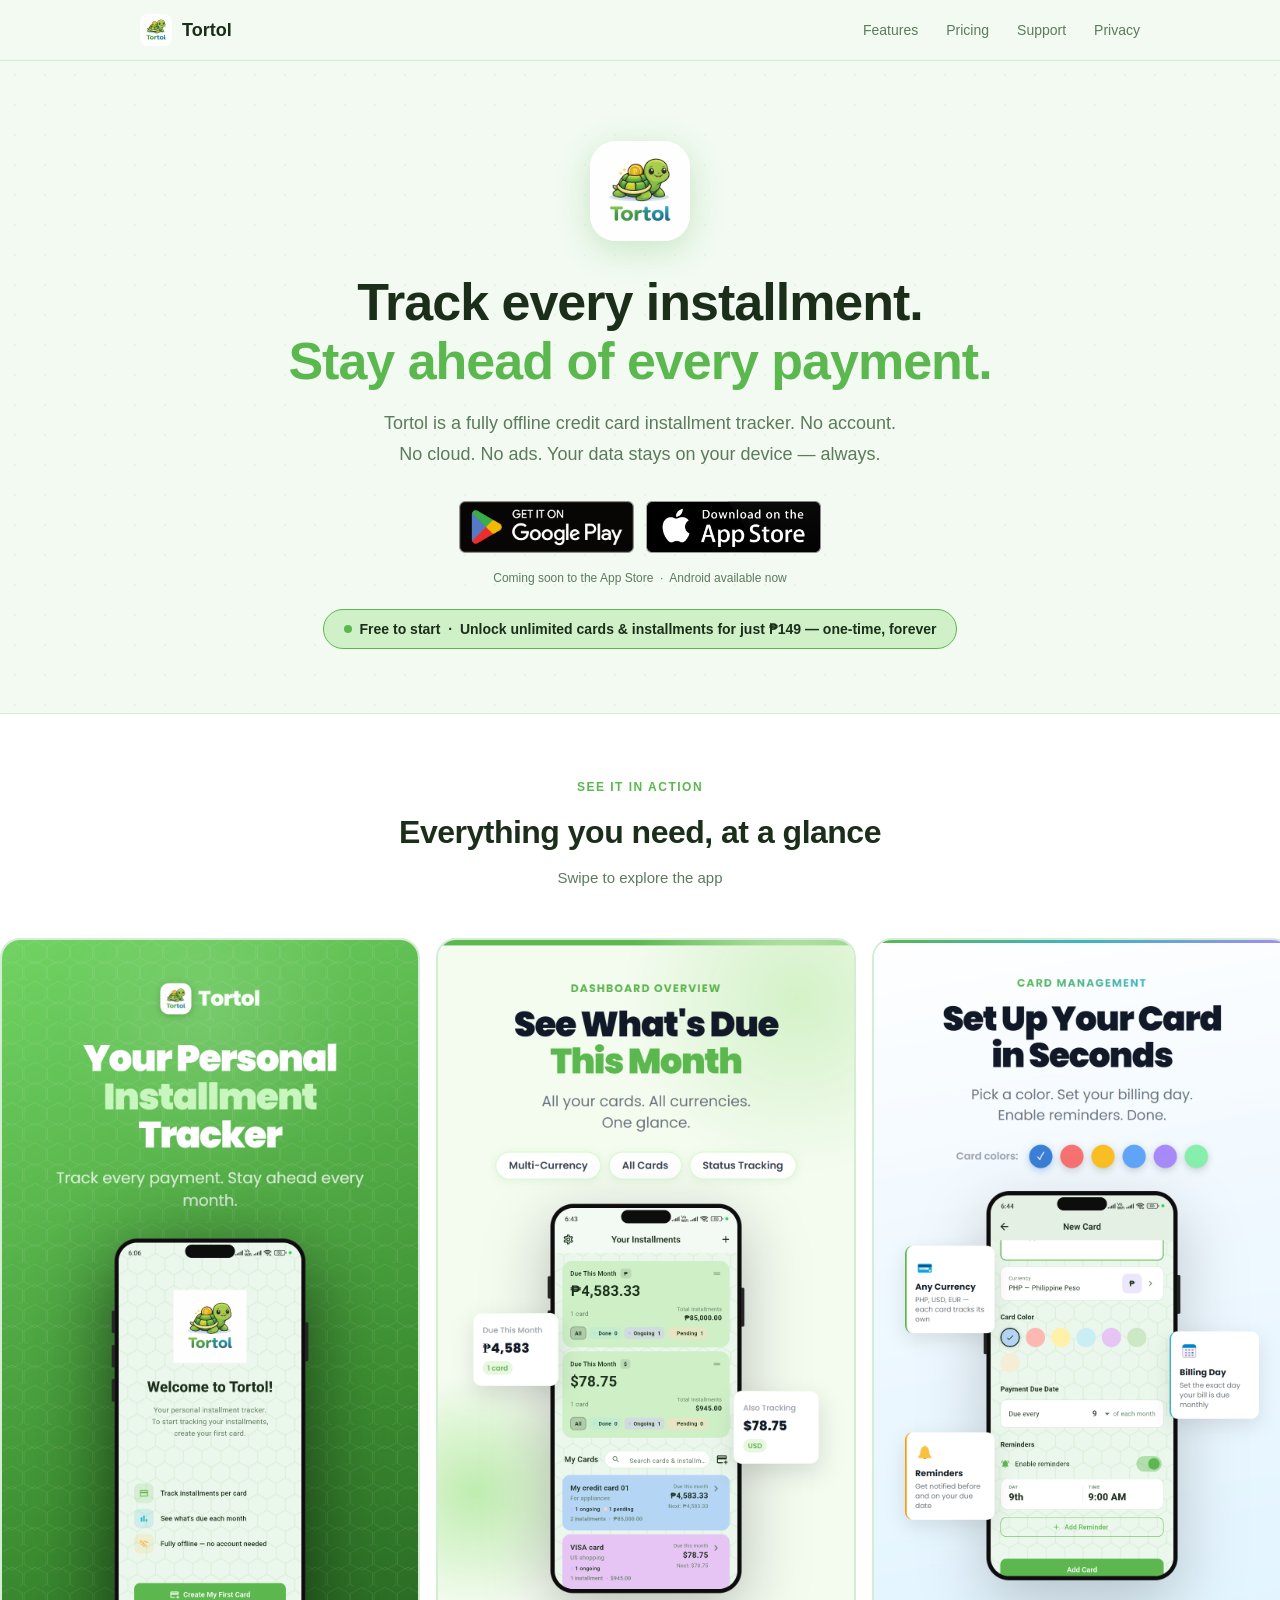
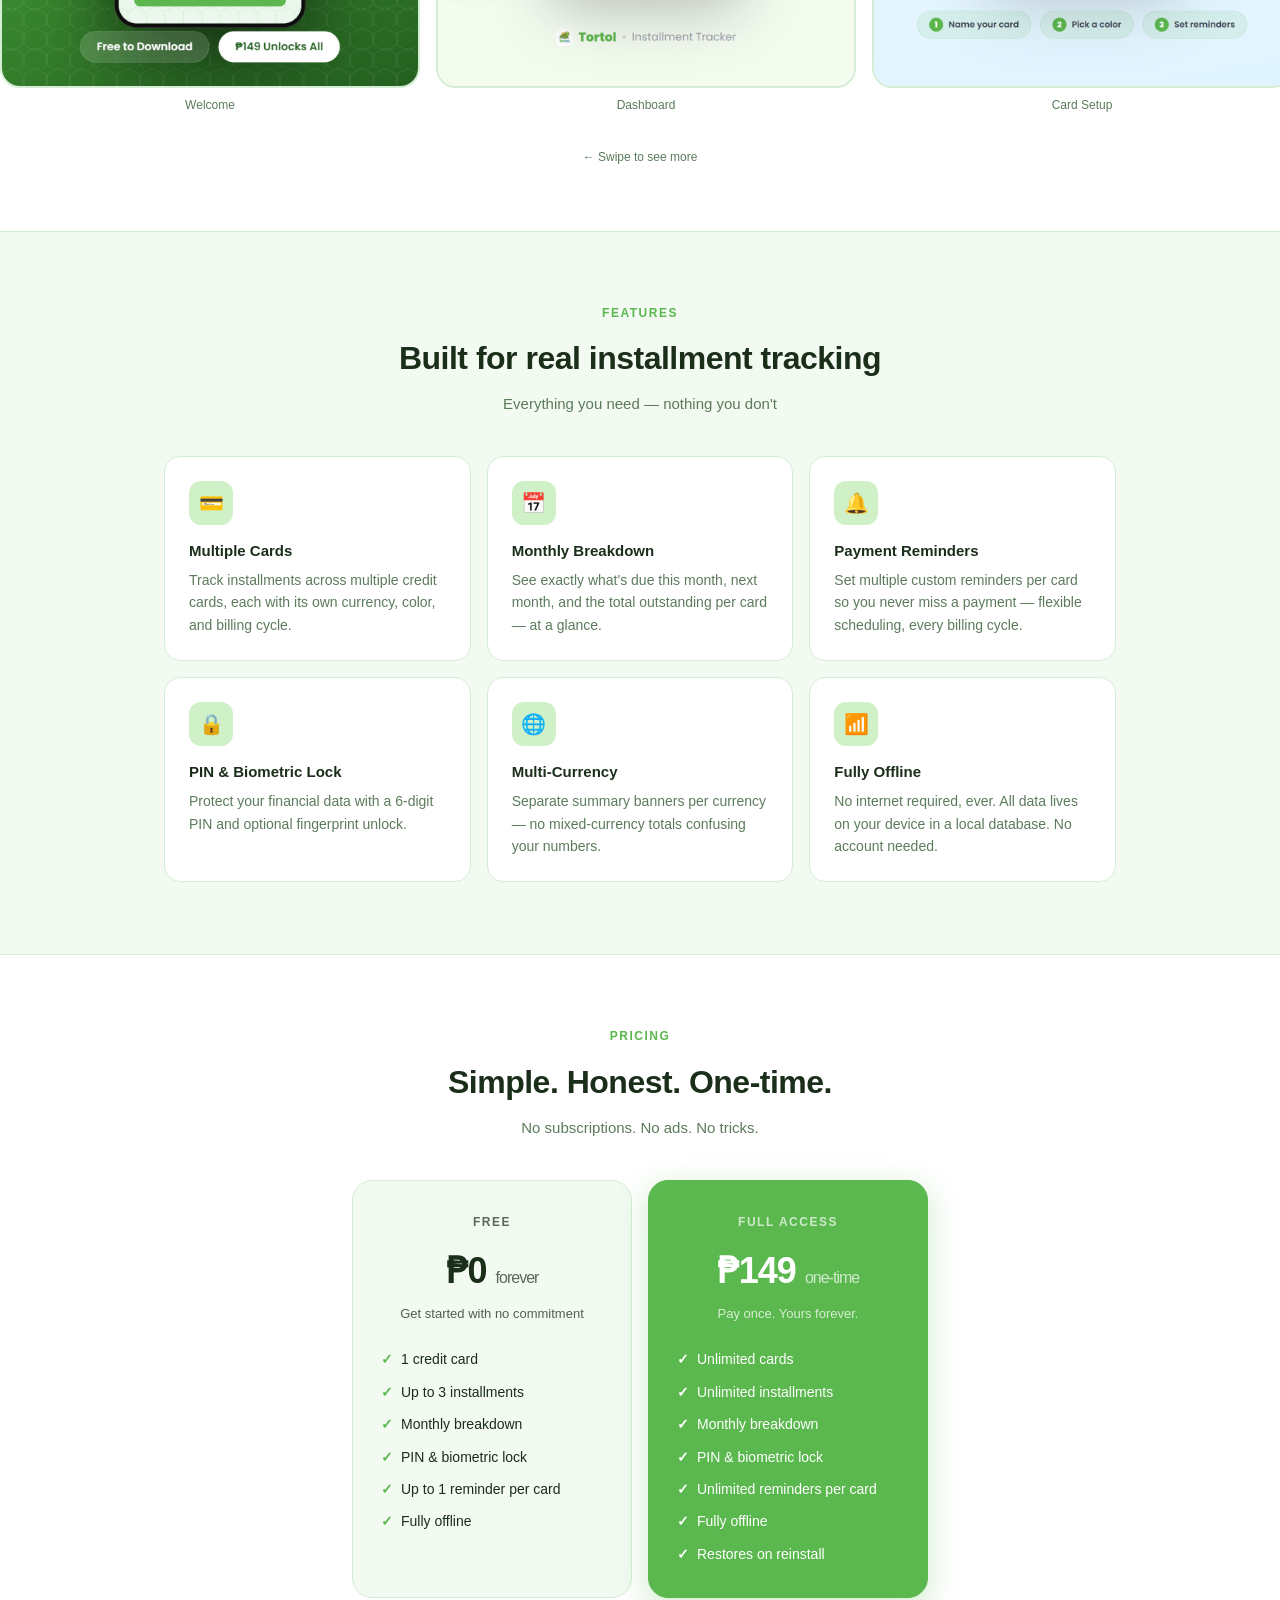
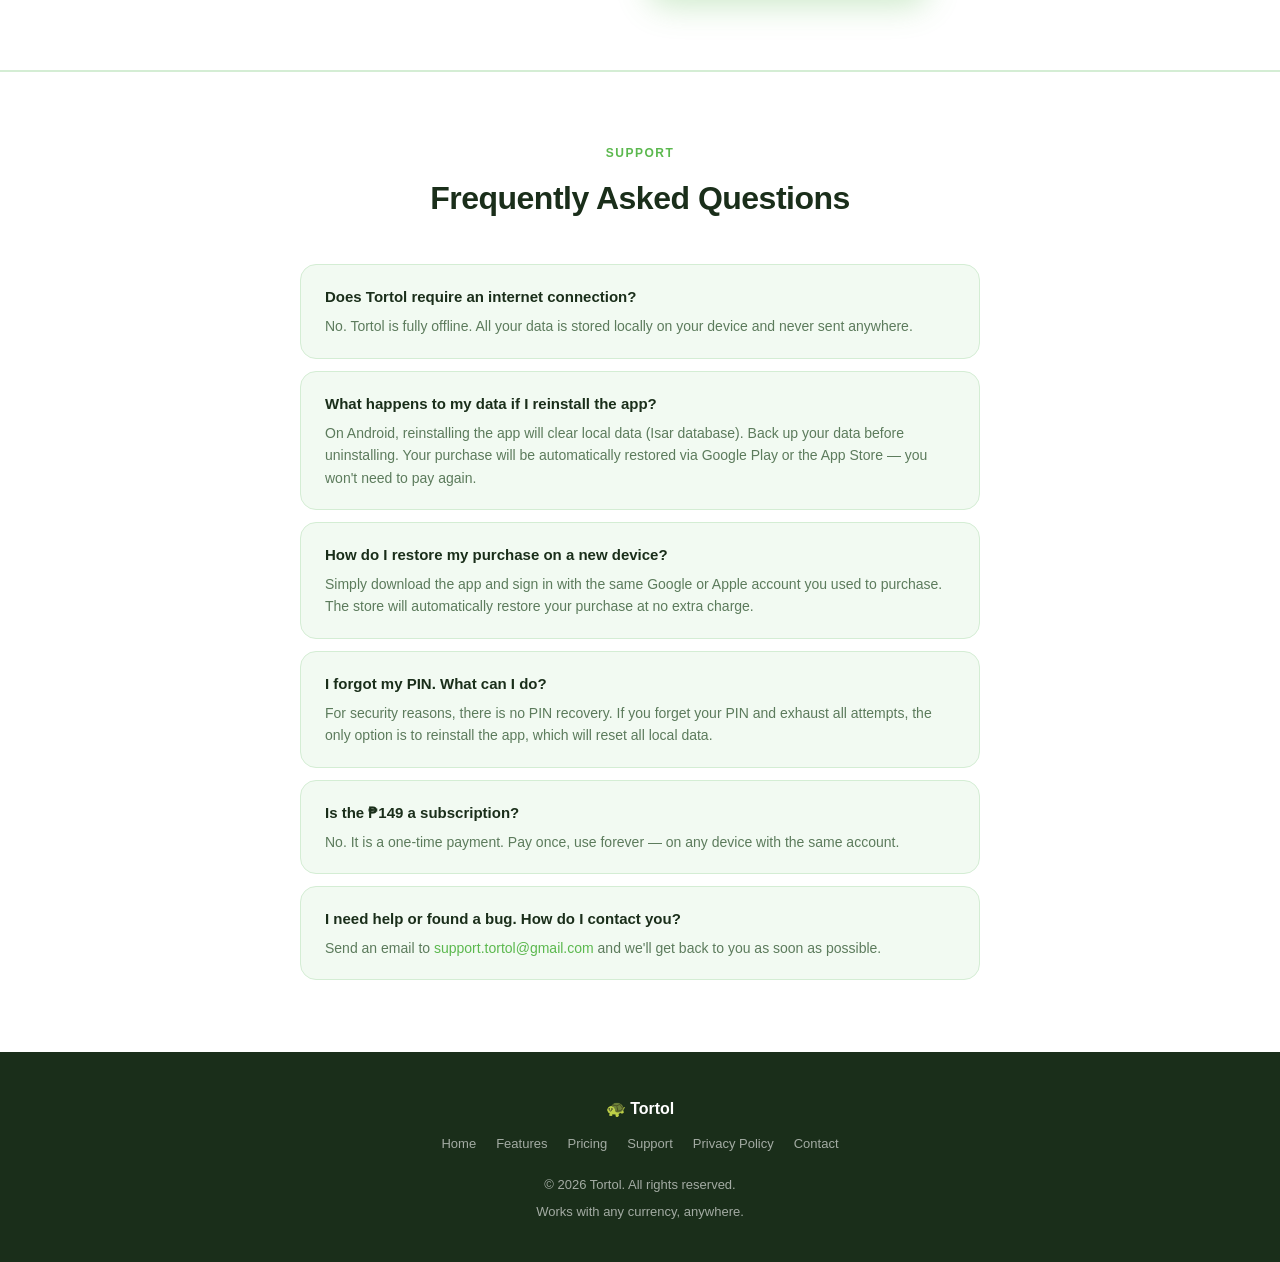
==== commit ff3bab7c: "Add app screenshots, increase carousel size, fix drag-to-swipe with smooth animation" ====
--- a/index.html
+++ b/index.html
@@ -58,53 +58,48 @@
   <section class="screenshots-section">
     <div class="section-label">See it in action</div>
     <div class="section-title">Everything you need, at a glance</div>
-    <p class="section-sub">Scroll to explore the app</p>
+    <p class="section-sub">Swipe to explore the app</p>
 
     <div class="screenshots-grid">
 
       <div class="screenshot-card">
-        <div class="screenshot-placeholder">
-          <span class="ph-icon">🏠</span>
-          Dashboard<br />Screenshot
-          <small style="opacity:.6;font-size:11px;margin-top:4px">Replace with<br/>actual screenshot</small>
-        </div>
+        <img src="images/01-hero.png" alt="Tortol intro" />
+        <p class="screenshot-caption">Welcome</p>
+      </div>
+
+      <div class="screenshot-card">
+        <img src="images/02-dashboard.png" alt="Dashboard" />
         <p class="screenshot-caption">Dashboard</p>
       </div>
 
       <div class="screenshot-card">
-        <div class="screenshot-placeholder">
-          <span class="ph-icon">💳</span>
-          Card Detail<br />Screenshot
-          <small style="opacity:.6;font-size:11px;margin-top:4px">Replace with<br/>actual screenshot</small>
-        </div>
-        <p class="screenshot-caption">Card Detail</p>
-      </div>
-
-      <div class="screenshot-card">
-        <div class="screenshot-placeholder">
-          <span class="ph-icon">➕</span>
-          Add Installment<br />Screenshot
-          <small style="opacity:.6;font-size:11px;margin-top:4px">Replace with<br/>actual screenshot</small>
-        </div>
-        <p class="screenshot-caption">Add Installment</p>
-      </div>
-
-      <div class="screenshot-card">
-        <div class="screenshot-placeholder">
-          <span class="ph-icon">🔔</span>
-          Payment Reminder<br />Screenshot
-          <small style="opacity:.6;font-size:11px;margin-top:4px">Replace with<br/>actual screenshot</small>
-        </div>
+        <img src="images/03-card-setup.png" alt="Card Setup" />
+        <p class="screenshot-caption">Card Setup</p>
+      </div>
+
+      <div class="screenshot-card">
+        <img src="images/04-installments.png" alt="Installments" />
+        <p class="screenshot-caption">Installments</p>
+      </div>
+
+      <div class="screenshot-card">
+        <img src="images/05-multicurrency.png" alt="Multi-Currency" />
+        <p class="screenshot-caption">Multi-Currency</p>
+      </div>
+
+      <div class="screenshot-card">
+        <img src="images/06-reminders.png" alt="Reminders" />
         <p class="screenshot-caption">Reminders</p>
       </div>
 
       <div class="screenshot-card">
-        <div class="screenshot-placeholder">
-          <span class="ph-icon">🔒</span>
-          PIN Lock<br />Screenshot
-          <small style="opacity:.6;font-size:11px;margin-top:4px">Replace with<br/>actual screenshot</small>
-        </div>
-        <p class="screenshot-caption">PIN Lock</p>
+        <img src="images/07-security.png" alt="Security" />
+        <p class="screenshot-caption">Security</p>
+      </div>
+
+      <div class="screenshot-card">
+        <img src="images/08-pricing.png" alt="Pricing" />
+        <p class="screenshot-caption">Pricing</p>
       </div>
 
     </div>
@@ -261,5 +256,33 @@
     <p style="margin-top:6px;">Works with any currency, anywhere.</p>
   </footer>
 
+  <script>
+    const grid = document.querySelector('.screenshots-grid');
+    let isDown = false, startX, scrollLeft;
+
+    grid.addEventListener('mousedown', e => {
+      isDown = true;
+      grid.classList.add('dragging');
+      startX = e.pageX - grid.offsetLeft;
+      scrollLeft = grid.scrollLeft;
+    });
+    grid.addEventListener('mouseleave', () => { isDown = false; grid.classList.remove('dragging'); });
+    grid.addEventListener('mouseup', e => {
+      if (!isDown) return;
+      isDown = false;
+      grid.classList.remove('dragging');
+      const x = e.pageX - grid.offsetLeft;
+      const delta = startX - x;
+      const cardWidth = grid.querySelector('.screenshot-card').offsetWidth + 16;
+      const targetIndex = Math.round((scrollLeft + delta) / cardWidth);
+      grid.scrollTo({ left: targetIndex * cardWidth, behavior: 'smooth' });
+    });
+    grid.addEventListener('mousemove', e => {
+      if (!isDown) return;
+      e.preventDefault();
+      const x = e.pageX - grid.offsetLeft;
+      grid.scrollLeft = scrollLeft - (x - startX);
+    });
+  </script>
 </body>
 </html>
--- a/css/style.css
+++ b/css/style.css
@@ -248,20 +248,27 @@
 }
 
 .screenshots-grid {
-  display: inline-flex;
+  display: flex;
   gap: 16px;
   overflow-x: auto;
-  max-width: 100%;
-  padding: 8px 24px 16px;
+  max-width: 1340px;
+  margin: 0 auto;
+  padding: 8px 24px 24px;
   scroll-snap-type: x mandatory;
+  scroll-snap-stop: always;
+  scroll-behavior: smooth;
   -webkit-overflow-scrolling: touch;
   scrollbar-width: none;
-}
+  cursor: grab;
+  user-select: none;
+}
+
+.screenshots-grid.dragging { cursor: grabbing; }
 
 .screenshots-grid::-webkit-scrollbar { display: none; }
 
 .screenshot-card {
-  flex: 0 0 200px;
+  flex: 0 0 420px;
   scroll-snap-align: start;
 }
 
@@ -289,12 +296,13 @@
 }
 
 .screenshot-card img {
-  width: 200px;
-  height: 356px;
+  width: 420px;
+  height: 750px;
   border-radius: 20px;
   object-fit: cover;
   border: 2px solid var(--divider);
   display: block;
+  pointer-events: none;
 }
 
 .screenshot-caption {
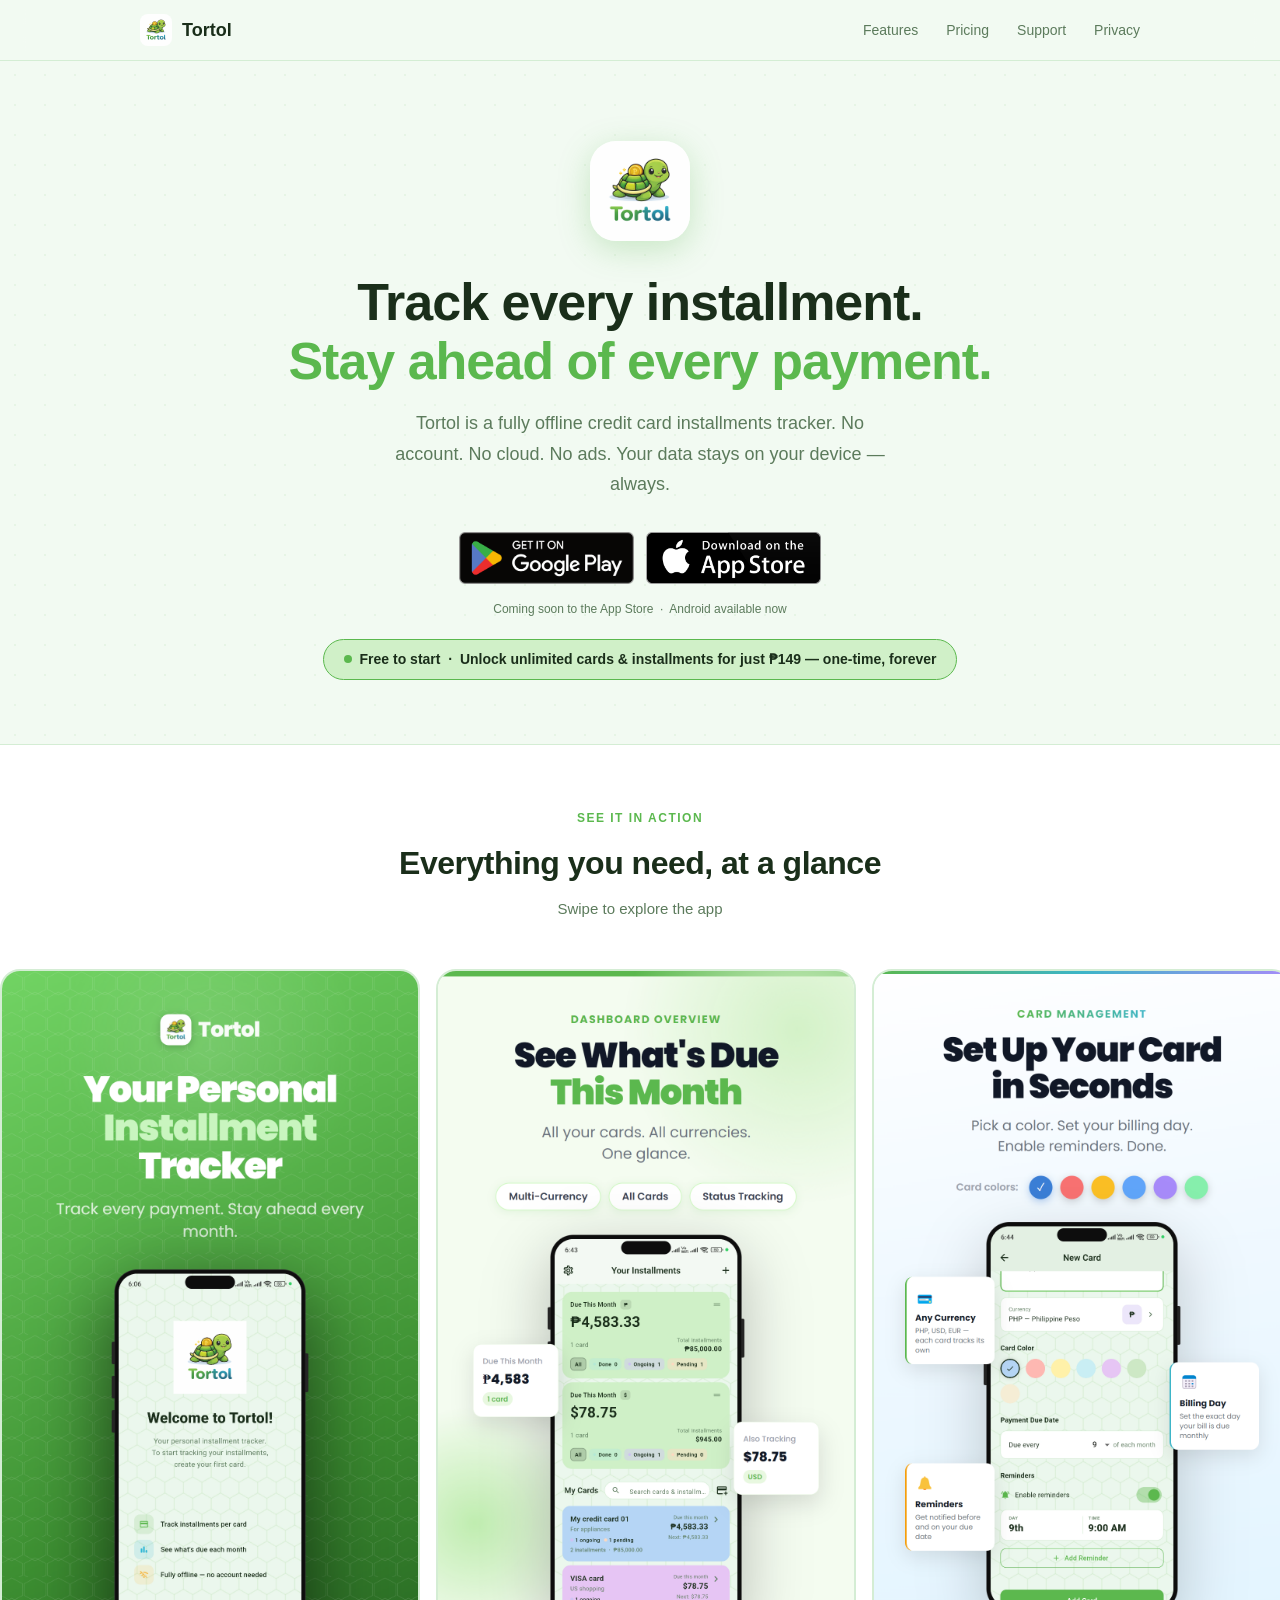
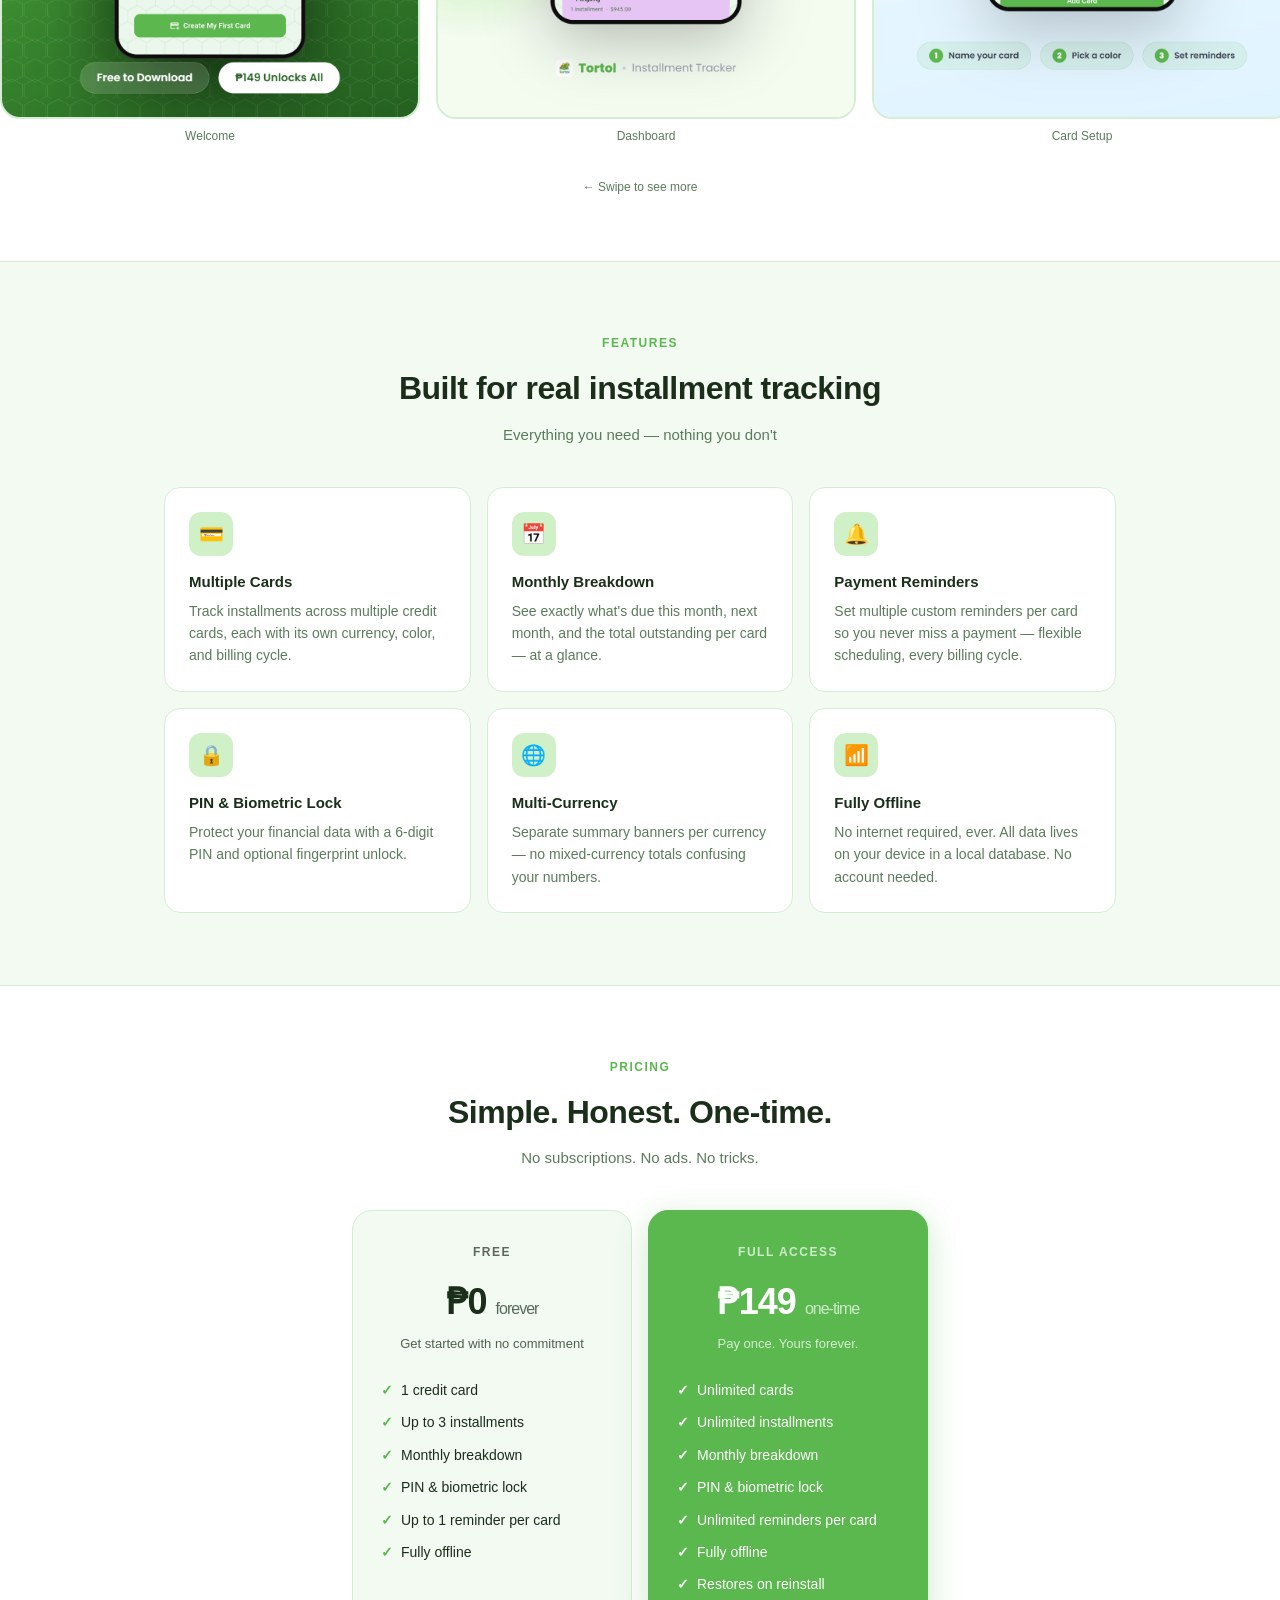
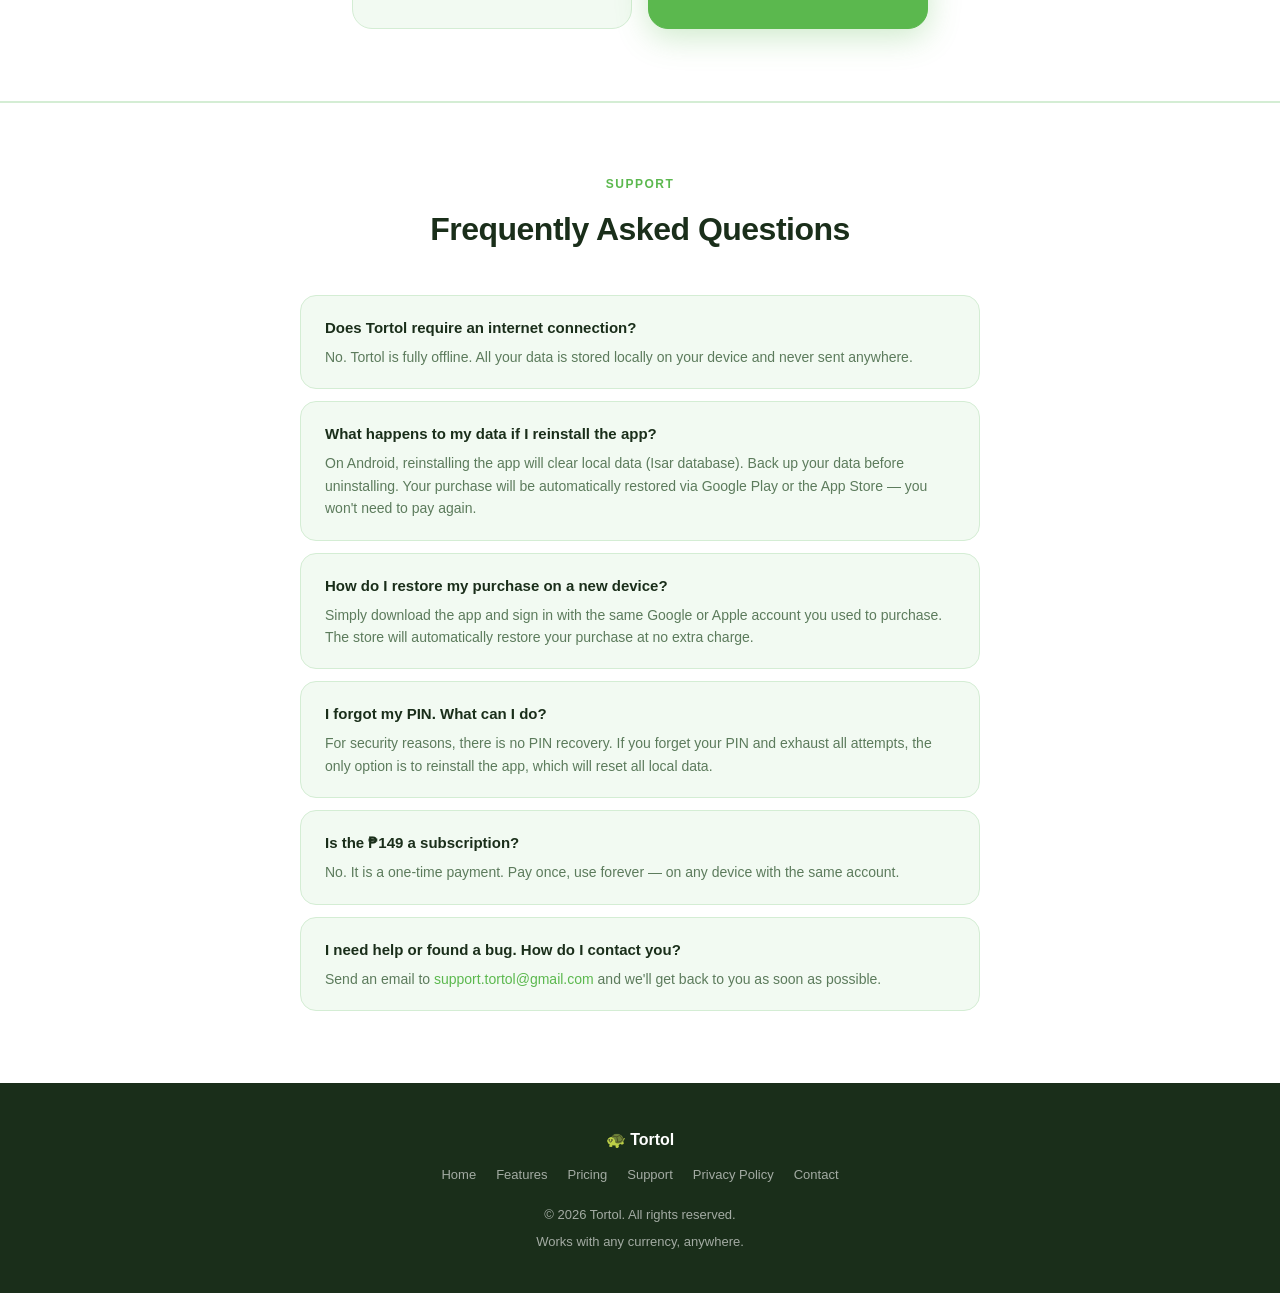
==== commit 9f454561: "Rename 'Installment Tracker' to 'Installments Tracker'" ====
--- a/index.html
+++ b/index.html
@@ -3,8 +3,8 @@
 <head>
   <meta charset="UTF-8" />
   <meta name="viewport" content="width=device-width, initial-scale=1.0" />
-  <meta name="description" content="Tortol — A fully offline installment tracker for your credit cards. No account, no cloud, no ads." />
-  <title>Tortol — Installment Tracker</title>
+  <meta name="description" content="Tortol — A fully offline installments tracker for your credit cards. No account, no cloud, no ads." />
+  <title>Tortol — Installments Tracker</title>
   <link rel="stylesheet" href="css/style.css" />
   <link rel="icon" href="images/icon.png" type="image/png" />
 </head>
@@ -32,7 +32,7 @@
          onerror="this.outerHTML='<div class=\'hero-icon-placeholder\'>🐢</div>'" />
     <h1>Track every installment.<br /><span>Stay ahead of every payment.</span></h1>
     <p class="lead">
-      Tortol is a fully offline credit card installment tracker.
+      Tortol is a fully offline credit card installments tracker.
       No account. No cloud. No ads. Your data stays on your device — always.
     </p>
 
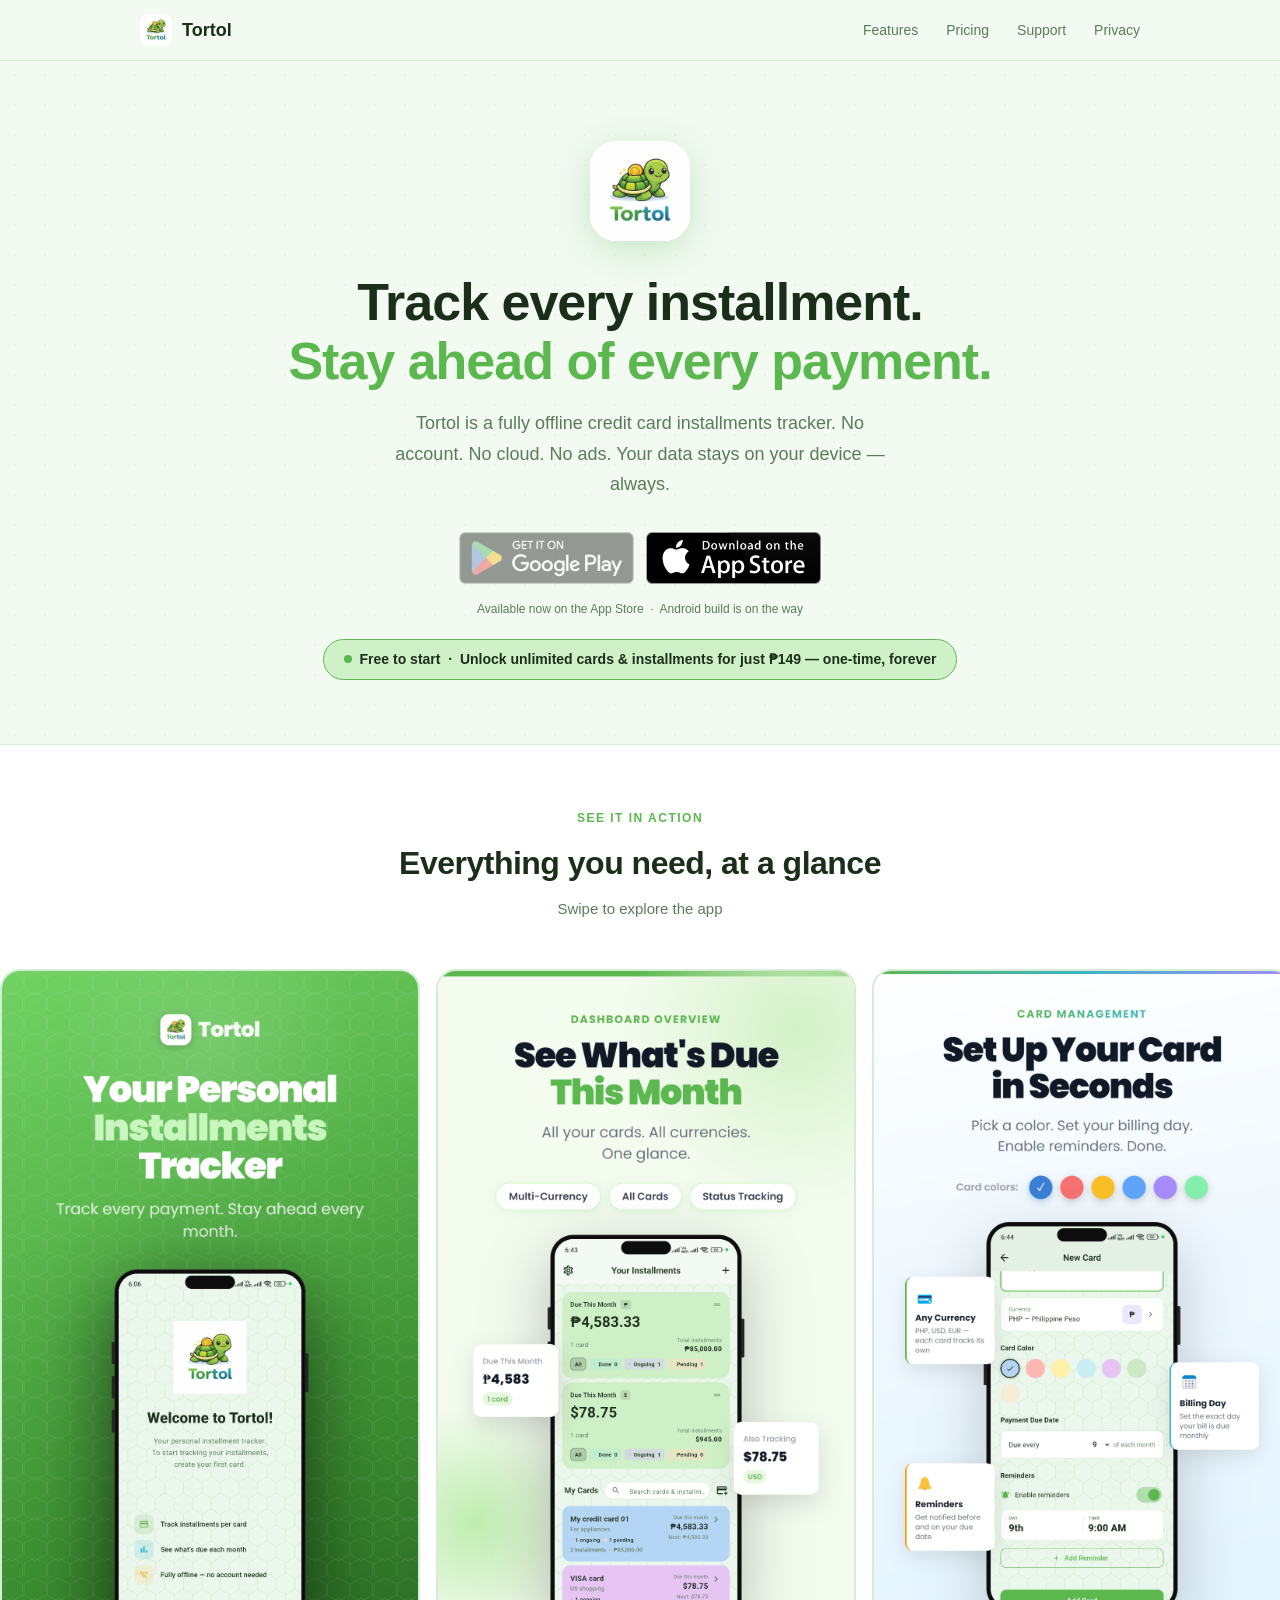
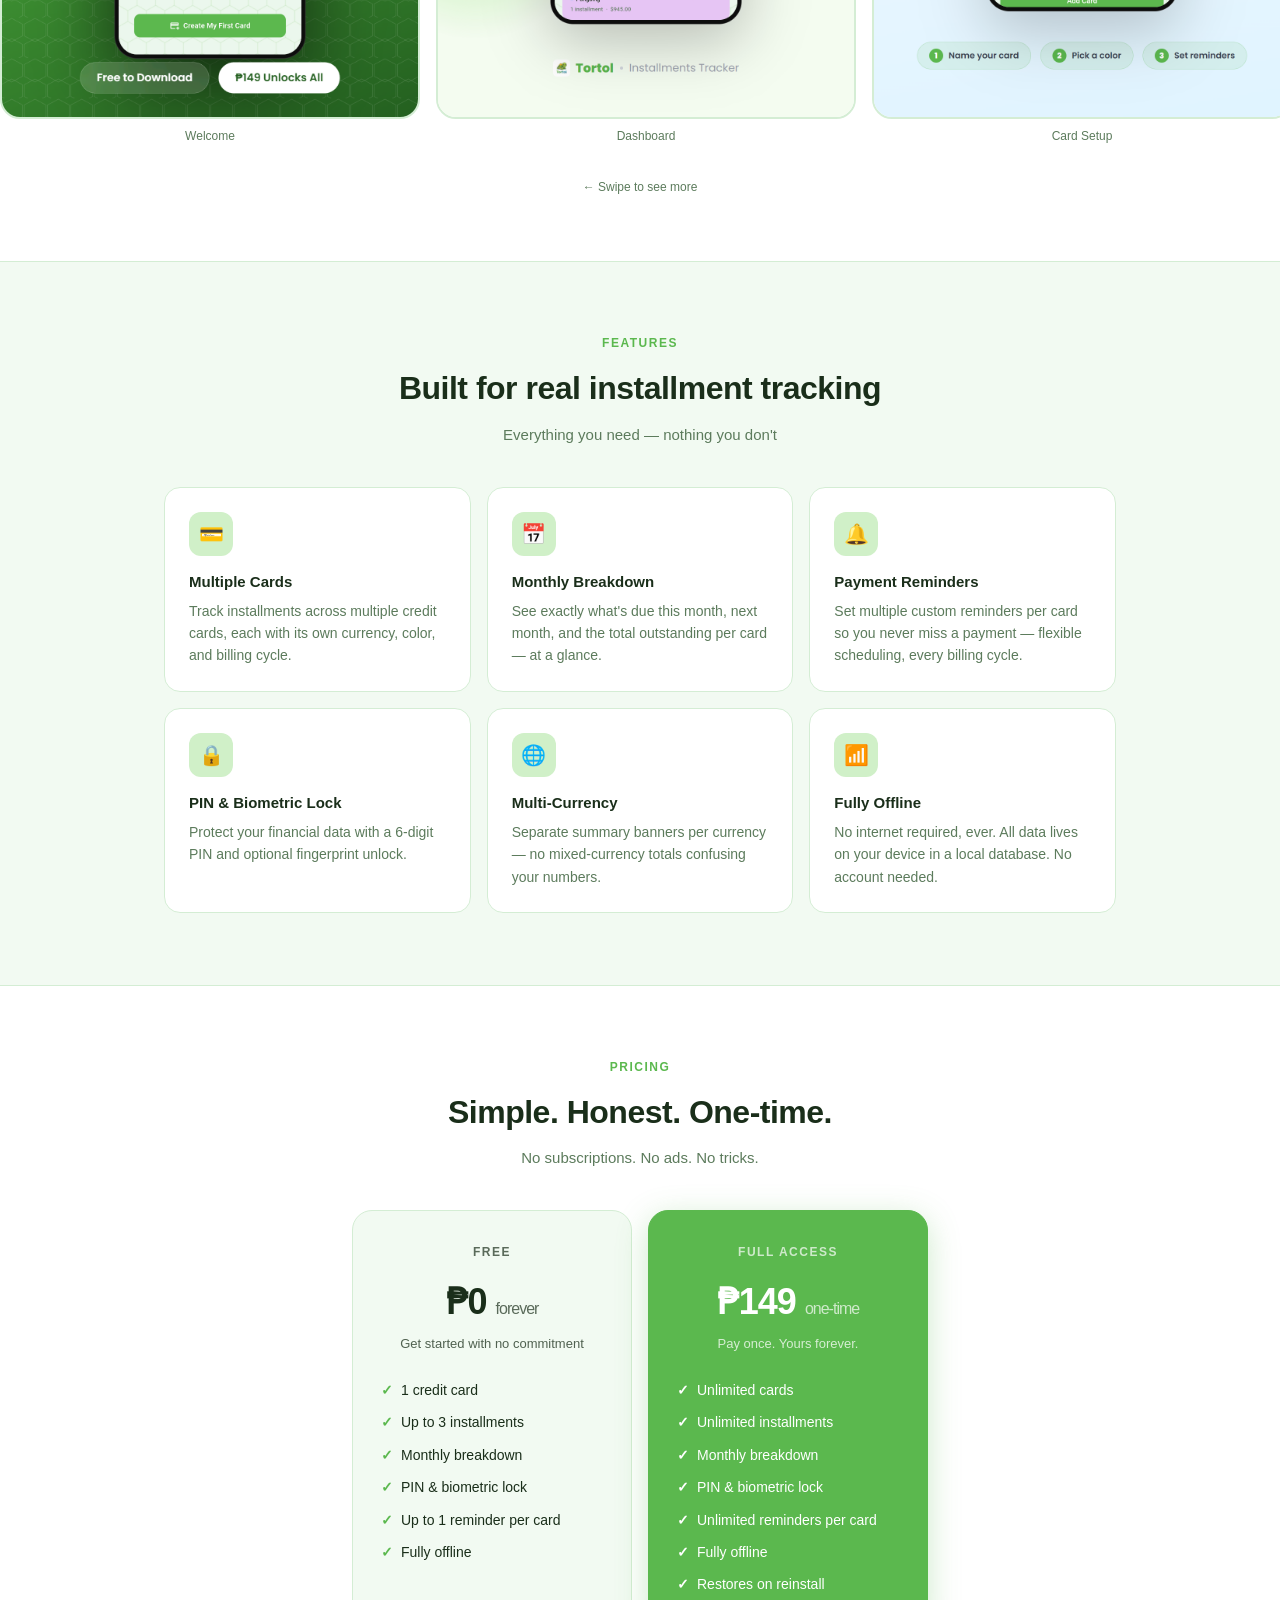
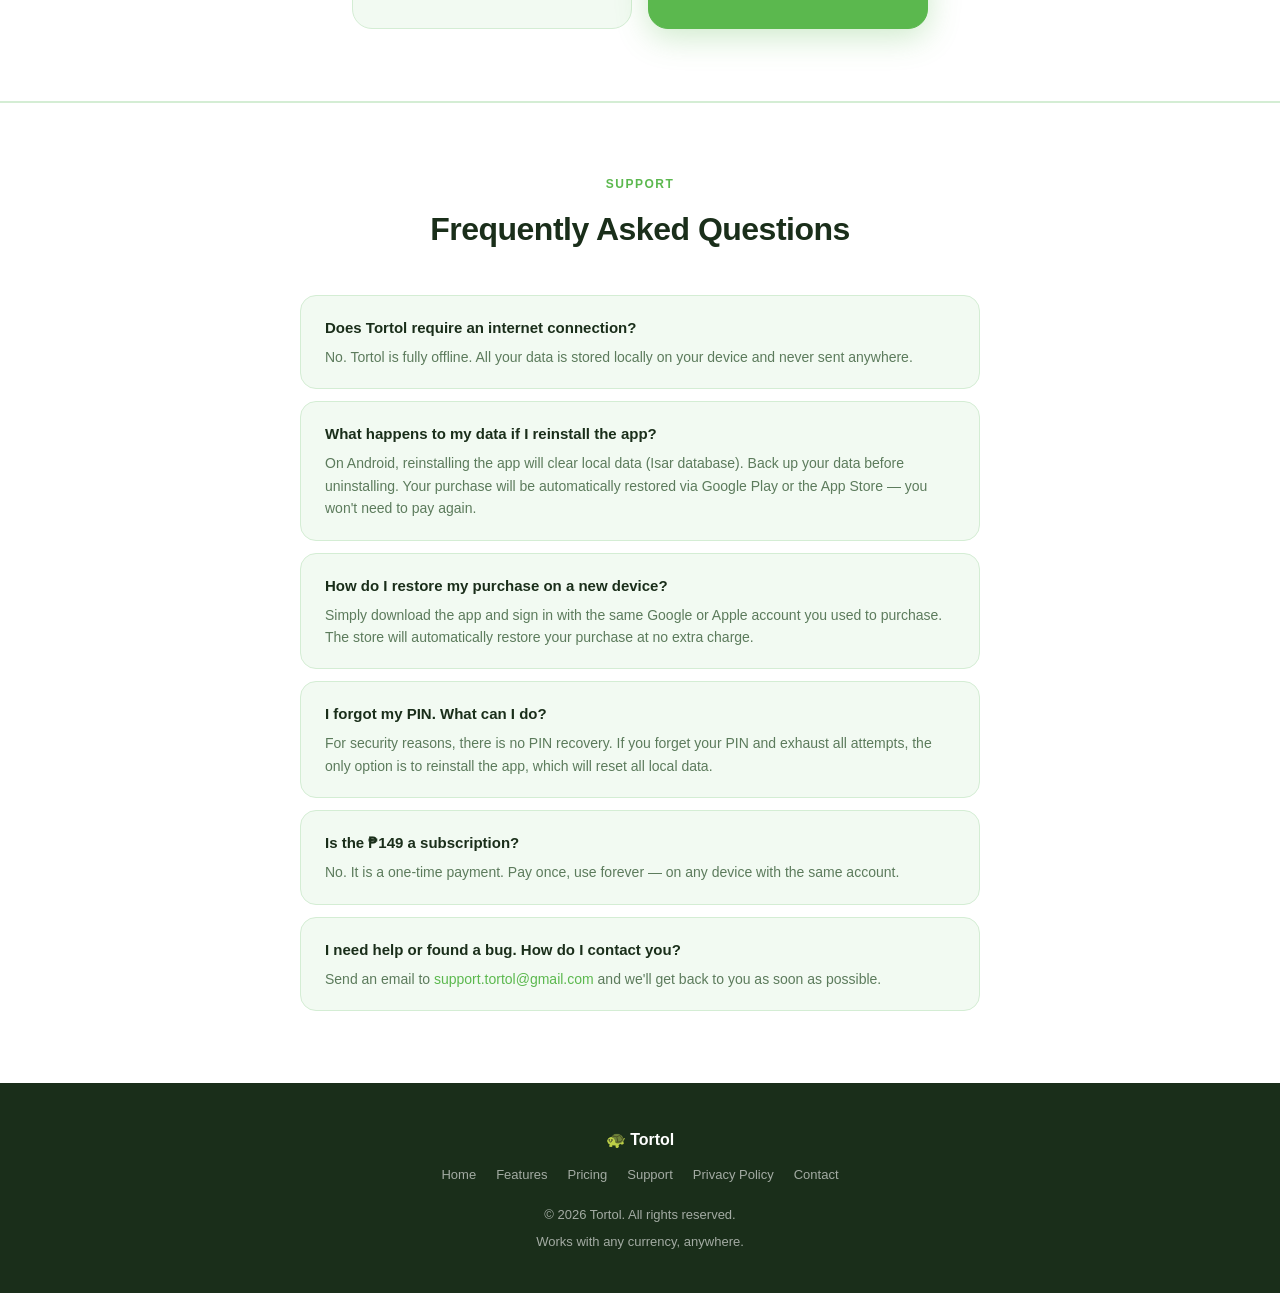
==== commit 78b20ffc: "Add App Store link and disable Google Play badge while Android build is in progress Co-Authored-By: " ====
--- a/index.html
+++ b/index.html
@@ -37,16 +37,14 @@
     </p>
 
     <div class="badges">
-      <!-- Replace href with actual Play Store URL when live -->
-      <a class="badge-img" href="#" aria-label="Get it on Google Play">
+      <a class="badge-img disabled" aria-label="Get it on Google Play">
         <img src="images/google-play-store.png" alt="Get it on Google Play" />
       </a>
-      <!-- Replace href with actual App Store URL when live -->
-      <a class="badge-img" href="#" aria-label="Download on the App Store">
+      <a class="badge-img" href="https://apps.apple.com/ph/app/tortol-installments-tracker/id6761039201" aria-label="Download on the App Store">
         <img src="images/apple-store.png" alt="Download on the App Store" />
       </a>
     </div>
-    <p class="badge-note">Coming soon to the App Store &nbsp;·&nbsp; Android available now</p>
+    <p class="badge-note">Available now on the App Store &nbsp;·&nbsp; Android build is on the way</p>
 
     <div class="pricing-pill">
       <span class="dot"></span>
--- a/css/style.css
+++ b/css/style.css
@@ -181,6 +181,7 @@
 
 .badge-img { display: inline-block; transition: opacity .2s, transform .15s; }
 .badge-img:hover { opacity: .85; transform: translateY(-1px); }
+.badge-img.disabled { opacity: .4; pointer-events: none; cursor: default; }
 .badge-img img { height: 52px; width: auto; display: block; }
 
 .badge-note {
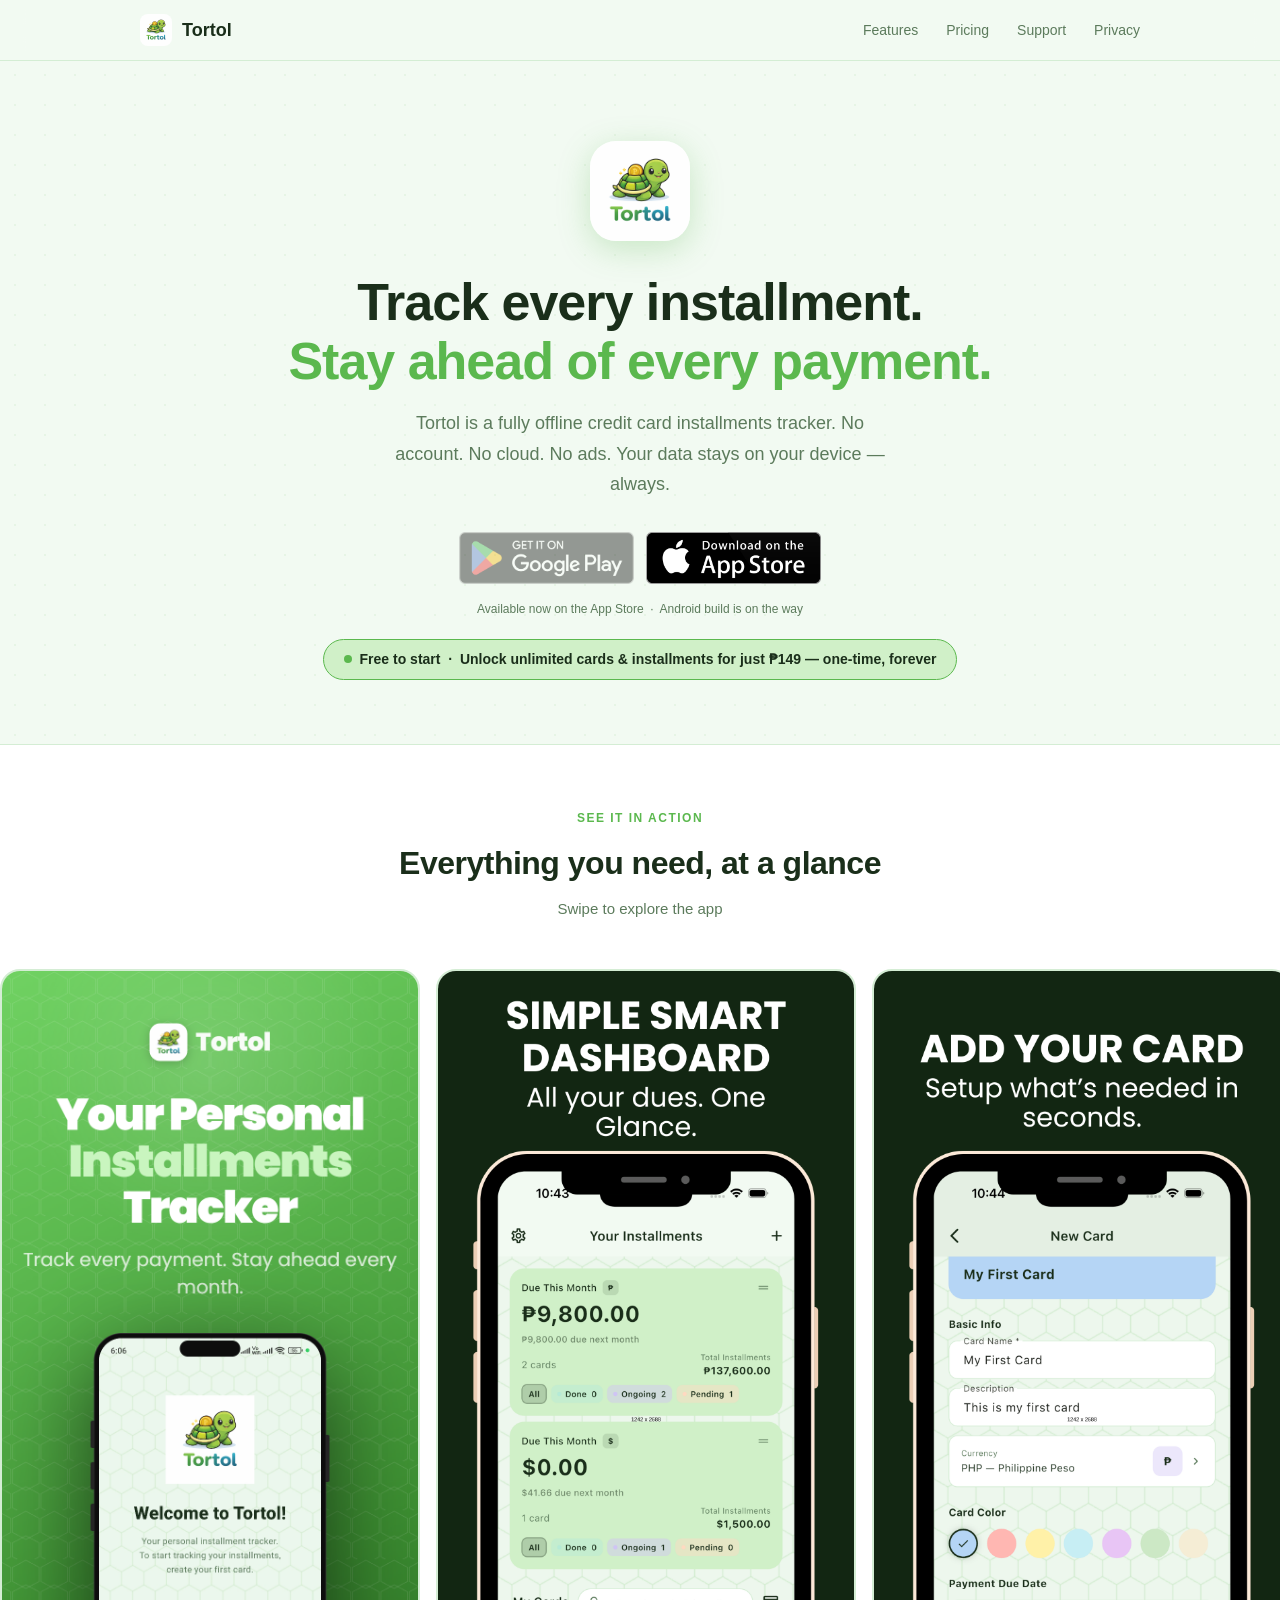
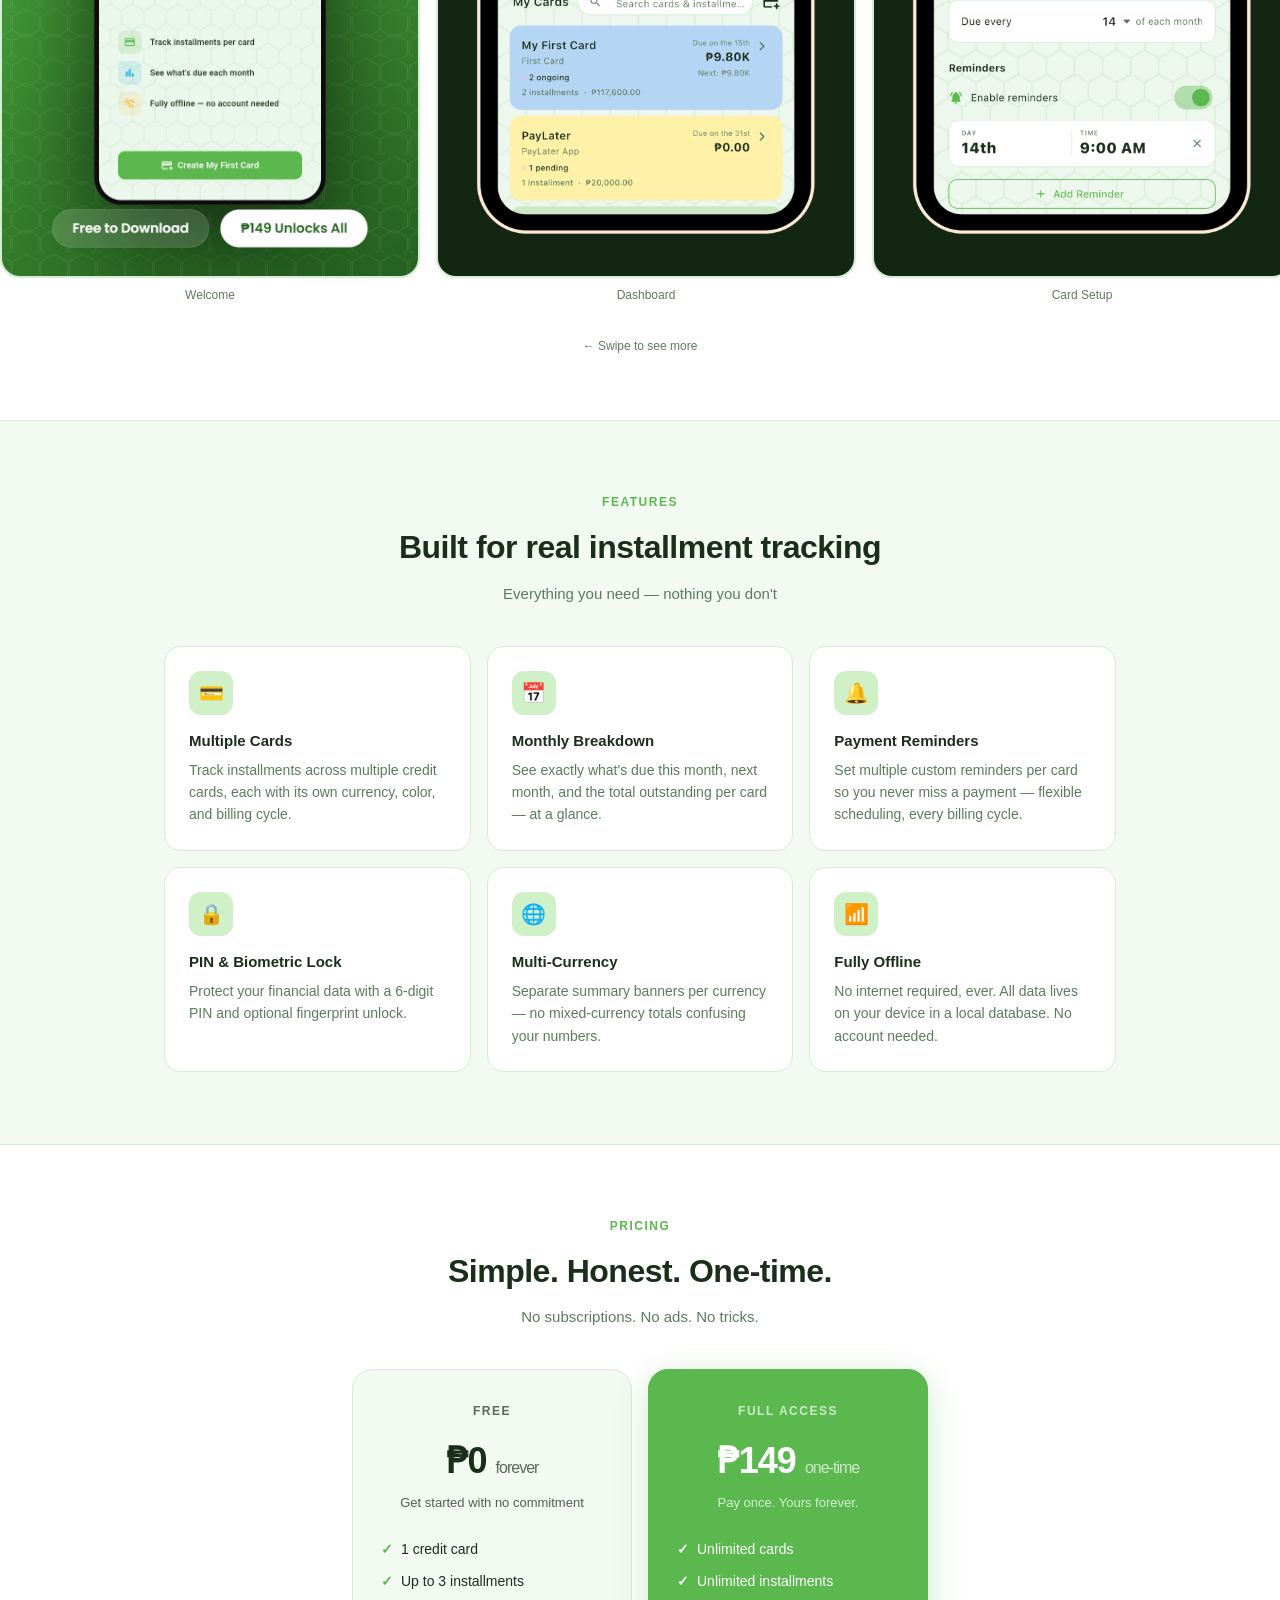
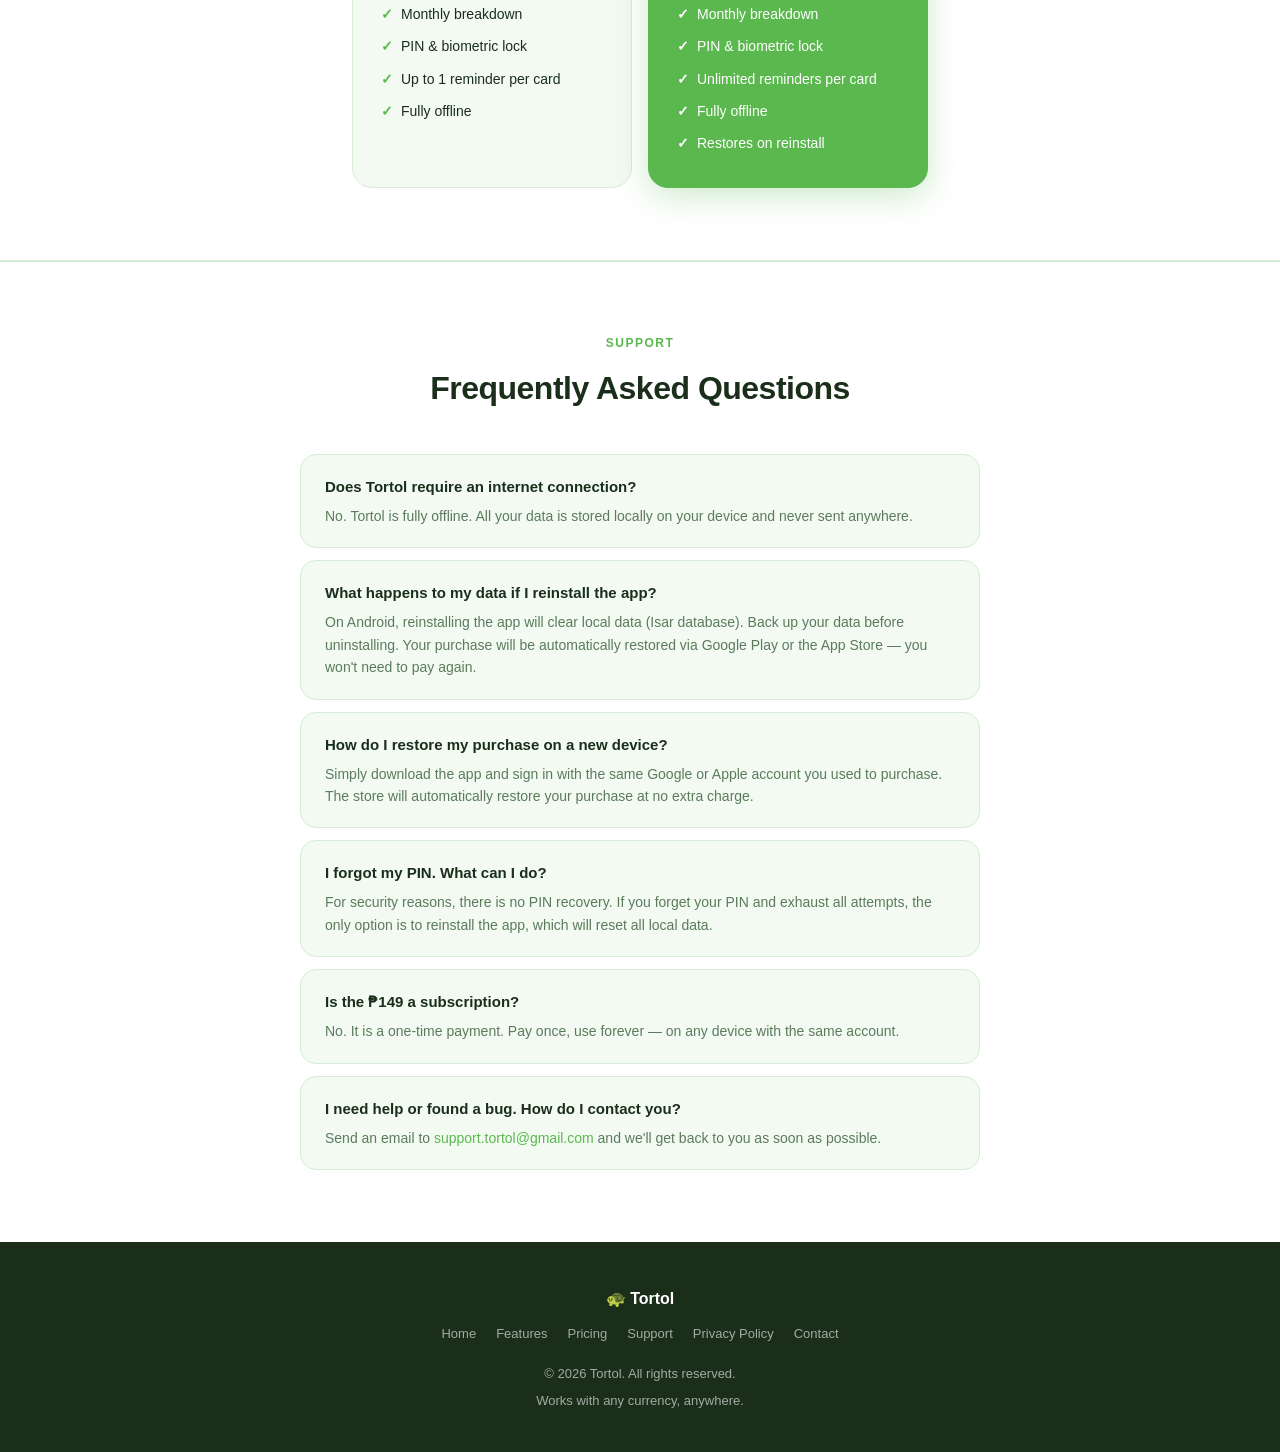
==== commit 2b494d05: "Updates for version 1.1" ====
--- a/index.html
+++ b/index.html
@@ -61,42 +61,42 @@
     <div class="screenshots-grid">
 
       <div class="screenshot-card">
-        <img src="images/01-hero.png" alt="Tortol intro" />
+        <img src="images/hero.png" alt="Tortol intro" />
         <p class="screenshot-caption">Welcome</p>
       </div>
 
       <div class="screenshot-card">
-        <img src="images/02-dashboard.png" alt="Dashboard" />
+        <img src="images/1.png" alt="Dashboard" />
         <p class="screenshot-caption">Dashboard</p>
       </div>
 
       <div class="screenshot-card">
-        <img src="images/03-card-setup.png" alt="Card Setup" />
+        <img src="images/2.png" alt="Card Setup" />
         <p class="screenshot-caption">Card Setup</p>
       </div>
 
       <div class="screenshot-card">
-        <img src="images/04-installments.png" alt="Installments" />
+        <img src="images/3.png" alt="Installments" />
         <p class="screenshot-caption">Installments</p>
       </div>
 
       <div class="screenshot-card">
-        <img src="images/05-multicurrency.png" alt="Multi-Currency" />
+        <img src="images/4.png" alt="Multi-Currency" />
         <p class="screenshot-caption">Multi-Currency</p>
       </div>
 
       <div class="screenshot-card">
-        <img src="images/06-reminders.png" alt="Reminders" />
+        <img src="images/5.png" alt="Reminders" />
         <p class="screenshot-caption">Reminders</p>
       </div>
 
       <div class="screenshot-card">
-        <img src="images/07-security.png" alt="Security" />
+        <img src="images/6.png" alt="Security" />
         <p class="screenshot-caption">Security</p>
       </div>
 
       <div class="screenshot-card">
-        <img src="images/08-pricing.png" alt="Pricing" />
+        <img src="images/7.png" alt="Pricing" />
         <p class="screenshot-caption">Pricing</p>
       </div>
 
--- a/css/style.css
+++ b/css/style.css
@@ -298,7 +298,7 @@
 
 .screenshot-card img {
   width: 420px;
-  height: 750px;
+  height: 909px;
   border-radius: 20px;
   object-fit: cover;
   border: 2px solid var(--divider);
